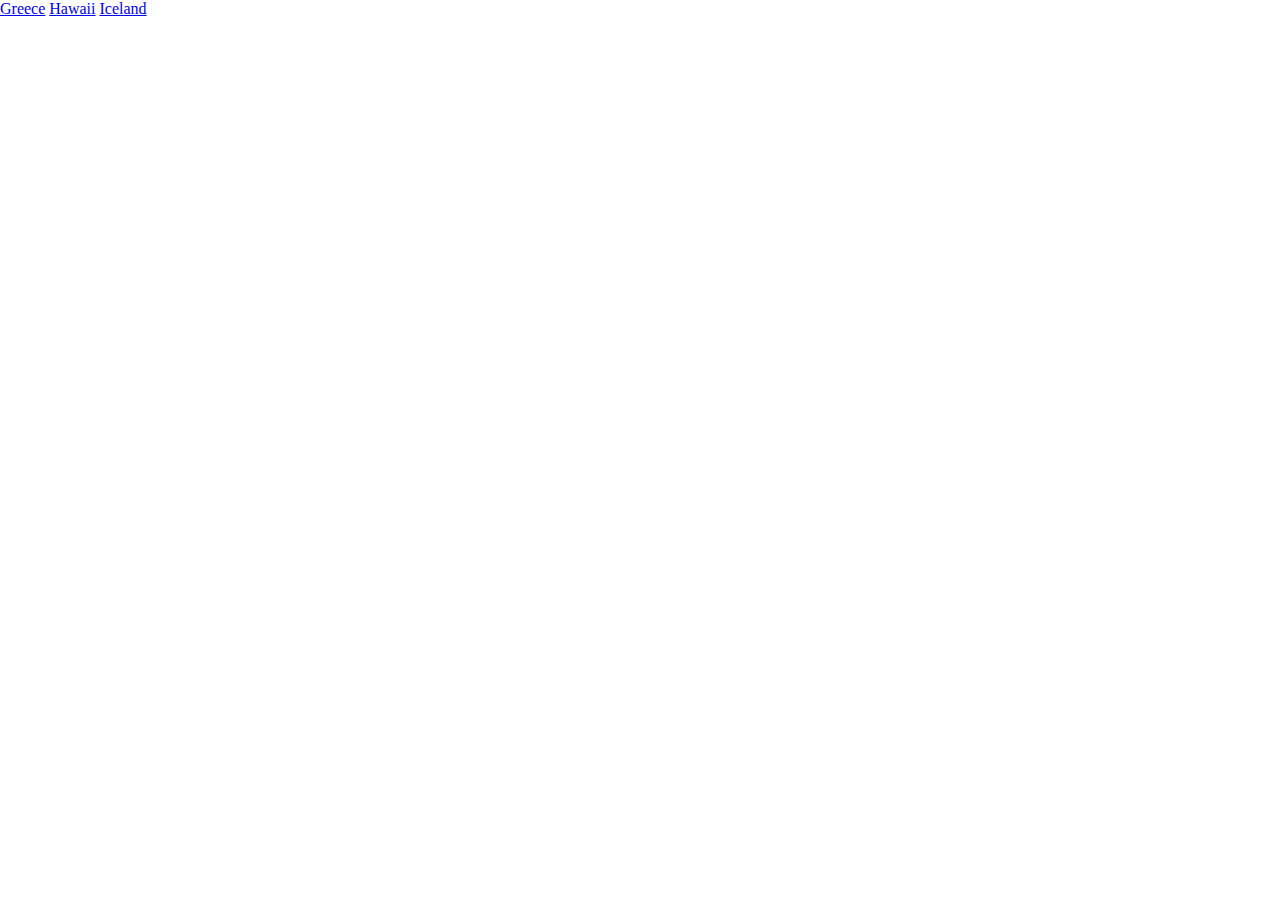
==== index.html @ d15ab27a "structure continue" ====
<!DOCTYPE html>
<html lang="en">
<head>
    <meta charset="UTF-8">
    <meta name="viewport" content="width=device-width, initial-scale=1.0">
    <title>Travel Site</title>
    <link rel="stylesheet" type="text/css" href="./styles/styles.css" />
</head>
<body>
    <header>
        <nav>
            <a href="./pages/greece.html" alt="greece">Greece</a>
            <a href="./pages/hawaii.html" alt="hawaii">Hawaii</a>
            <a href="./pages/iceland.html" alt="iceland">Iceland</a>

        </nav>
    </header>
    <body>

    </body>
    <footer>
        
    </footer>
</body>
</html>
---- styles/styles.css ----
body {
  max-width: 1280px;
  margin: 0 auto;
}
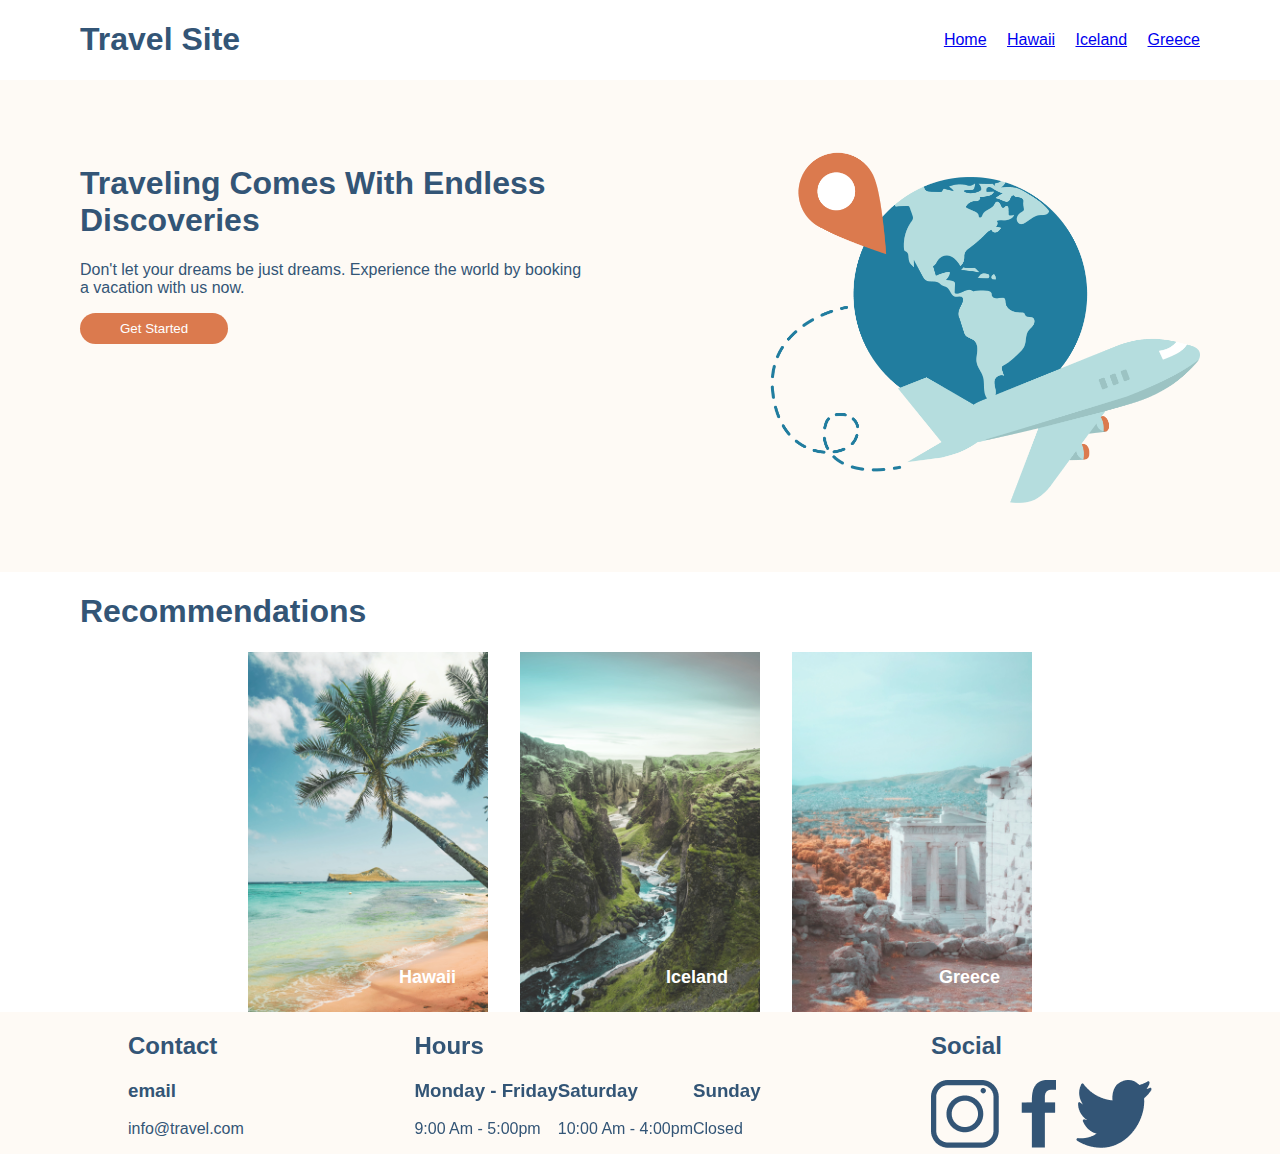
==== commit 503de698: "landing-recommendations done" ====
--- a/index.html
+++ b/index.html
@@ -1,25 +1,130 @@
 <!DOCTYPE html>
 <html lang="en">
-<head>
-    <meta charset="UTF-8">
-    <meta name="viewport" content="width=device-width, initial-scale=1.0">
+  <head>
+    <meta charset="UTF-8" />
+    <meta name="viewport" content="width=device-width, initial-scale=1.0" />
     <title>Travel Site</title>
     <link rel="stylesheet" type="text/css" href="./styles/styles.css" />
-</head>
-<body>
-    <header>
+  </head>
+  <body>
+    <header class="nav-bar">
+      <div class="nav-bar__heading">
+        <h1>Travel Site</h1>
+      </div>
+      <div class="nav-bar__nav-elements">
         <nav>
-            <a href="./pages/greece.html" alt="greece">Greece</a>
-            <a href="./pages/hawaii.html" alt="hawaii">Hawaii</a>
-            <a href="./pages/iceland.html" alt="iceland">Iceland</a>
-
+          <a
+            class="nav-bar__nav-elements--item"
+            href="./index.html"
+            alt="home page"
+            >Home</a
+          >
+          <a
+            class="nav-bar__nav-elements--item"
+            href="./pages/hawaii.html"
+            alt="hawaii"
+            >Hawaii</a
+          >
+          <a
+            class="nav-bar__nav-elements--item"
+            href="./pages/iceland.html"
+            alt="iceland"
+            >Iceland</a
+          >
+          <a
+            class="nav-bar__nav-elements--item"
+            href="./pages/greece.html"
+            alt="greece"
+            >Greece</a
+          >
         </nav>
+      </div>
     </header>
     <body>
+      <section class="hero">
+        <div class="hero__text">
+          <h1>Traveling Comes With Endless Discoveries</h1>
+          <p>
+            Don't let your dreams be just dreams. Experience the world by
+            booking a vacation with us now.
+          </p>
+          <button>Get Started</button>
+        </div>
+        <div class="herro__image">
+          <img
+            src="./assets/images/hero.png"
+            alt="plane flying around the globe"
+          />
+        </div>
+      </section>
 
+      <section class="recommendations">
+        <h1 class="recommendations__heading">Recommendations</h1>
+
+        <div class="recommendations__destinations">
+          <article class="recommendations__destinations--hawaii">
+            <p>Hawaii</p>
+            <img src="./assets/images/hawaii.jpg" alt="hawaii" />
+          </article>
+          <article class="recommendations__destinations--iceland">
+            <p>Iceland</p>
+            <img src="./assets/images/iceland.jpg" alt="hawaii" />
+          </article>
+          <article class="recommendations__destinations--greece">
+            <p>Greece</p>
+            <img src="./assets/images/greece.jpg" alt="hawaii" />
+          </article>
+        </div>
+      </section>
     </body>
-    <footer>
-        
+    <footer class="footer">
+      <section class="contact">
+        <h2>Contact</h2>
+        <h3>email</h3>
+        <p class="contact__info">info@travel.com</p>
+      </section>
+
+      <section class="hours">
+        <h2>Hours</h2>
+        <div class="hours__details">
+          <div>
+            <h3>Monday - Friday</h3>
+            <p>9:00 Am - 5:00pm</p>
+          </div>
+          <div>
+            <h3>Saturday</h3>
+            <p>10:00 Am - 4:00pm</p>
+          </div>
+          <div>
+            <h3>Sunday</h3>
+            <p>Closed</p>
+          </div>
+        </div>
+      </section>
+
+      <section class="social">
+        <h2 class="social__heading">Social</h2>
+        <div class="social__icon-ctn">
+          <a href="https://instagram.com"
+            ><img
+              class="icon"
+              src="../assets/icons/icon-instagram.png"
+              alt="instagram"
+          /></a>
+          <a href="https://facebook.com"
+            ><img
+              class="icon"
+              src="../assets/icons/icon-facebook.png"
+              alt="facebook"
+          /></a>
+          <a href="https://twitter.com"
+            ><img
+              class="icon"
+              src="../assets/icons/icon-twitter.png"
+              alt="twitter"
+          /></a>
+        </div>
+      </section>
     </footer>
-</body>
-</html>+  </body>
+</html>
--- a/styles/styles.css
+++ b/styles/styles.css
@@ -1,4 +1,188 @@
 body {
   max-width: 1280px;
   margin: 0 auto;
+  font-family: Verdana, Geneva, Tahoma, sans-serif;
+  color: #335576;
+}
+
+.nav-bar {
+  background-color: #ffffff;
+  position: sticky;
+  top: 0;
+  display: flex;
+  justify-content: space-between;
+  flex-direction: row;
+  padding: 0 5rem;
+}
+.nav-bar__nav-elements {
+  display: flex;
+  justify-content: center;
+  flex-direction: column;
+}
+.nav-bar__nav-elements--item {
+  padding-left: 1rem;
+}
+
+.footer {
+  background-color: #fefaf5;
+  padding: 0 10%;
+  display: flex;
+  justify-content: space-between;
+  flex-direction: row;
+}
+.footer h3 {
+  margin-top: 0;
+}
+.footer .hours {
+  position: relative;
+  top: 0;
+}
+.footer .hours__details {
+  display: flex;
+}
+.footer .hours__details--group:nth-child(2) {
+  padding: 0 1.5rem;
+}
+.footer .social__icon-ctn a:nth-child(2) img {
+  margin: 0 1rem;
+}
+
+.recommendations {
+  padding: 0 5rem;
+}
+.recommendations__destinations {
+  display: flex;
+  justify-content: center;
+  flex-direction: row;
+}
+.recommendations__destinations .recommendations__destinations--hawaii {
+  margin: 0 1rem;
+  border-radius: 5px;
+  display: flex;
+  flex-flow: column wrap;
+  align-content: flex-end;
+  justify-content: end;
+  position: relative;
+}
+.recommendations__destinations .recommendations__destinations--hawaii p {
+  font-size: large;
+  font-weight: bold;
+  color: white;
+  margin: 0;
+  position: absolute;
+  bottom: 1.5rem;
+  right: 2rem;
+}
+.recommendations__destinations .recommendations__destinations--hawaii img {
+  height: 40vh;
+}
+.recommendations__destinations .recommendations__destinations--greece {
+  margin: 0 1rem;
+  border-radius: 5px;
+  display: flex;
+  flex-flow: column wrap;
+  align-content: flex-end;
+  justify-content: end;
+  position: relative;
+}
+.recommendations__destinations .recommendations__destinations--greece p {
+  font-size: large;
+  font-weight: bold;
+  color: white;
+  margin: 0;
+  position: absolute;
+  bottom: 1.5rem;
+  right: 2rem;
+}
+.recommendations__destinations .recommendations__destinations--greece img {
+  height: 40vh;
+}
+.recommendations__destinations .recommendations__destinations--iceland {
+  margin: 0 1rem;
+  border-radius: 5px;
+  display: flex;
+  flex-flow: column wrap;
+  align-content: flex-end;
+  justify-content: end;
+  position: relative;
+}
+.recommendations__destinations .recommendations__destinations--iceland p {
+  font-size: large;
+  font-weight: bold;
+  color: white;
+  margin: 0;
+  position: absolute;
+  bottom: 1.5rem;
+  right: 2rem;
+}
+.recommendations__destinations .recommendations__destinations--iceland img {
+  height: 40vh;
+}
+
+.hero {
+  background-color: #fefaf5;
+  display: flex;
+  justify-content: space-between;
+  flex-direction: row;
+  padding: 4rem 5rem;
+}
+.hero__text {
+  width: 45%;
+}
+.hero__text .recommendations__heading,
+.hero__text h1 {
+  font-size: 2rem;
+}
+.hero__image,
+.hero img {
+  height: 40vh;
+}
+.hero button {
+  border-radius: 20px;
+  background-color: #db7a4e;
+  color: white;
+  padding: 0.5rem 2.5rem;
+  border: none;
+}
+
+.destination-packages.hawaii {
+  height: 500px;
+  background-image: url("../assets/images/hawaii.jpg");
+  background-size: cover;
+  background-position: center;
+}
+
+.destination-packages.greece {
+  height: 500px;
+  background-image: url("../assets/images/greece.jpg");
+  background-size: cover;
+  background-position: center;
+}
+
+.destination-packages.iceland {
+  height: 500px;
+  background-image: url("../assets/images/iceland.jpg");
+  background-size: cover;
+  background-position: center;
+}
+
+.destination-packages__content {
+  display: flex;
+  justify-content: center;
+  flex-direction: row;
+  text-align: center;
+}
+.destination-packages .destination-packages__content--day {
+  padding: 1rem;
+  width: 20%;
+  height: 30vh;
+  background-color: white;
+  margin: 0 1rem;
+  border-radius: 5px;
+}
+.destination-packages .destination-packages__content--day--heading {
+  border-bottom: solid 2px black;
+}
+.destination-packages .destination-packages__content--day--activity {
+  background-color: #fefaf5;
 }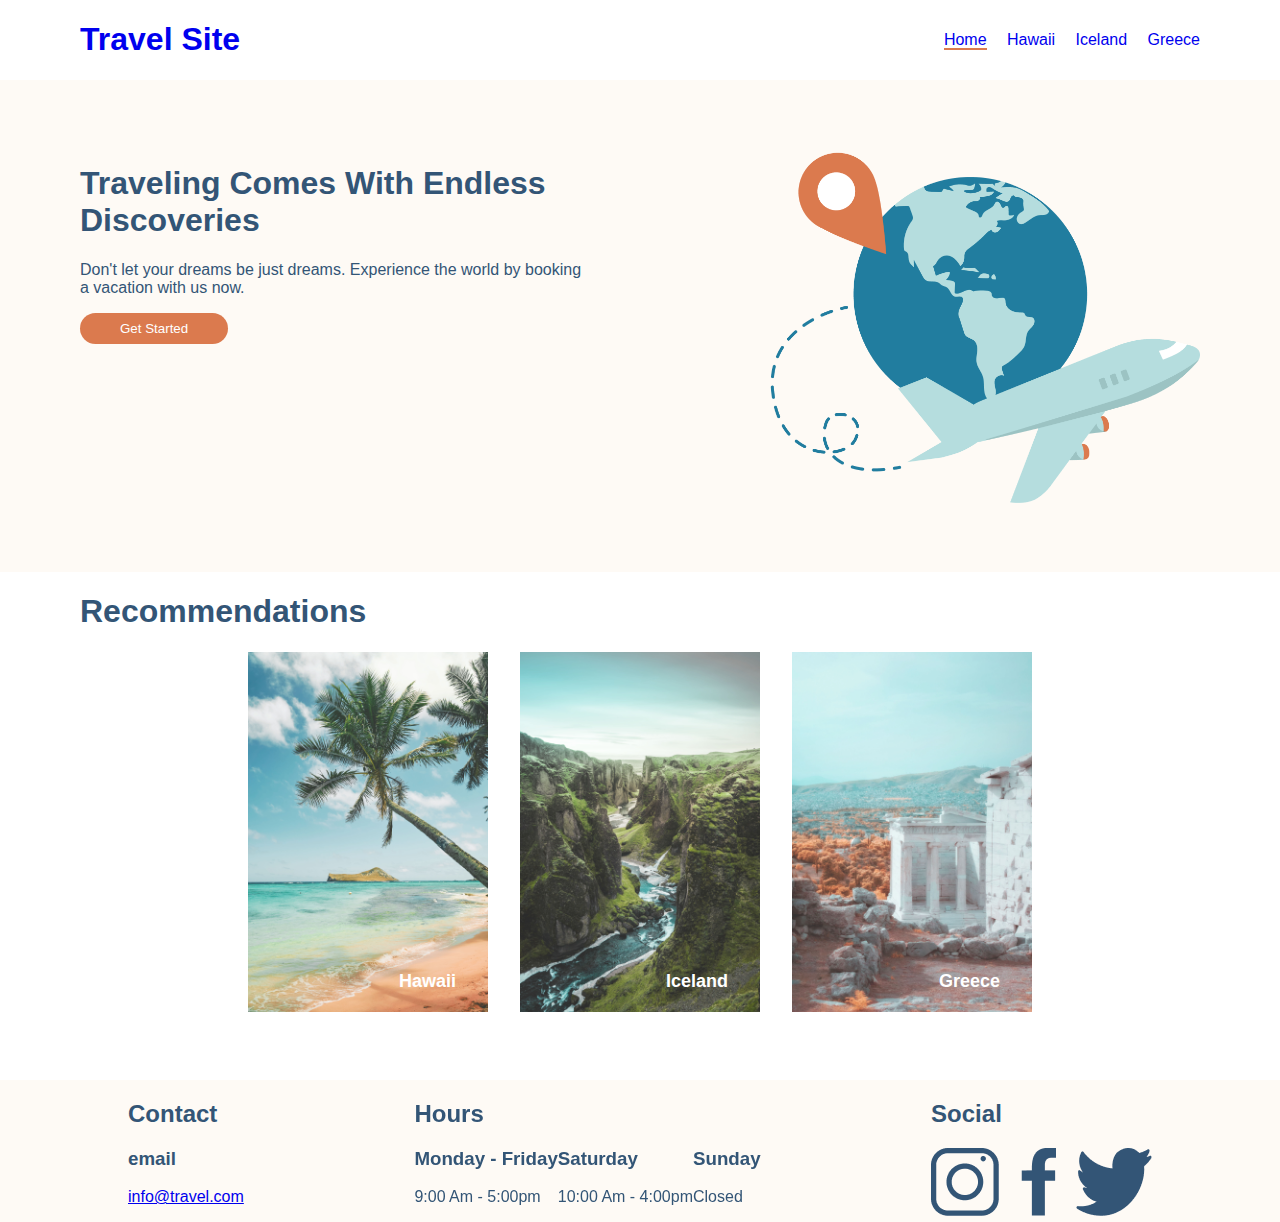
==== commit 76b21131: "mock interface matched" ====
--- a/index.html
+++ b/index.html
@@ -8,13 +8,11 @@
   </head>
   <body>
     <header class="nav-bar">
-      <div class="nav-bar__heading">
-        <h1>Travel Site</h1>
-      </div>
+      <h1 class="nav-bar__heading"><a href="index.html">Travel Site</a></h1>
       <div class="nav-bar__nav-elements">
         <nav>
           <a
-            class="nav-bar__nav-elements--item"
+            class="nav-bar__nav-elements--item--active"
             href="./index.html"
             alt="home page"
             >Home</a
@@ -64,15 +62,21 @@
         <div class="recommendations__destinations">
           <article class="recommendations__destinations--hawaii">
             <p>Hawaii</p>
-            <img src="./assets/images/hawaii.jpg" alt="hawaii" />
+            <a href="pages/hawaii.html">
+              <img src="./assets/images/hawaii.jpg" alt="hawaii" />
+            </a>
           </article>
           <article class="recommendations__destinations--iceland">
             <p>Iceland</p>
-            <img src="./assets/images/iceland.jpg" alt="hawaii" />
+            <a href="pages/iceland.html">
+              <img src="./assets/images/iceland.jpg" alt="iceland" />
+            </a>
           </article>
           <article class="recommendations__destinations--greece">
             <p>Greece</p>
-            <img src="./assets/images/greece.jpg" alt="hawaii" />
+            <a href="pages/greece.html">
+              <img src="./assets/images/greece.jpg" alt="greece" />
+            </a>
           </article>
         </div>
       </section>
@@ -81,7 +85,9 @@
       <section class="contact">
         <h2>Contact</h2>
         <h3>email</h3>
-        <p class="contact__info">info@travel.com</p>
+        <p class="contact__info">
+          <a href="mailto:info@travel.com">info@travel.com</a>
+        </p>
       </section>
 
       <section class="hours">
--- a/styles/styles.css
+++ b/styles/styles.css
@@ -14,13 +14,24 @@
   flex-direction: row;
   padding: 0 5rem;
 }
+.nav-bar__heading,
+.nav-bar a {
+  text-decoration: none;
+}
 .nav-bar__nav-elements {
   display: flex;
   justify-content: center;
   flex-direction: column;
 }
 .nav-bar__nav-elements--item {
-  padding-left: 1rem;
+  margin-left: 1rem;
+  text-decoration: none;
+}
+.nav-bar__nav-elements--item--active,
+.nav-bar__nav-elements--item a {
+  margin-left: 1rem;
+  text-decoration: none;
+  border-bottom: solid 2px #db7a4e;
 }
 
 .footer {
@@ -49,6 +60,7 @@
 
 .recommendations {
   padding: 0 5rem;
+  margin: 1rem 0 4rem 0;
 }
 .recommendations__destinations {
   display: flex;
@@ -146,36 +158,48 @@
 }
 
 .destination-packages.hawaii {
-  height: 500px;
   background-image: url("../assets/images/hawaii.jpg");
   background-size: cover;
   background-position: center;
 }
 
 .destination-packages.greece {
-  height: 500px;
   background-image: url("../assets/images/greece.jpg");
   background-size: cover;
   background-position: center;
 }
 
 .destination-packages.iceland {
-  height: 500px;
   background-image: url("../assets/images/iceland.jpg");
   background-size: cover;
   background-position: center;
 }
 
+.destination-packages {
+  height: 70vh;
+  color: black;
+  margin: 1rem 0 3rem 0;
+}
+.destination-packages__heading {
+  font-size: 3.5rem;
+  color: white;
+  padding: 4rem 5rem;
+  margin: 0;
+}
 .destination-packages__content {
   display: flex;
   justify-content: center;
   flex-direction: row;
   text-align: center;
+  font-weight: 450;
+}
+.destination-packages__content p {
+  padding: 0.8rem;
 }
 .destination-packages .destination-packages__content--day {
   padding: 1rem;
   width: 20%;
-  height: 30vh;
+  height: fit-content;
   background-color: white;
   margin: 0 1rem;
   border-radius: 5px;
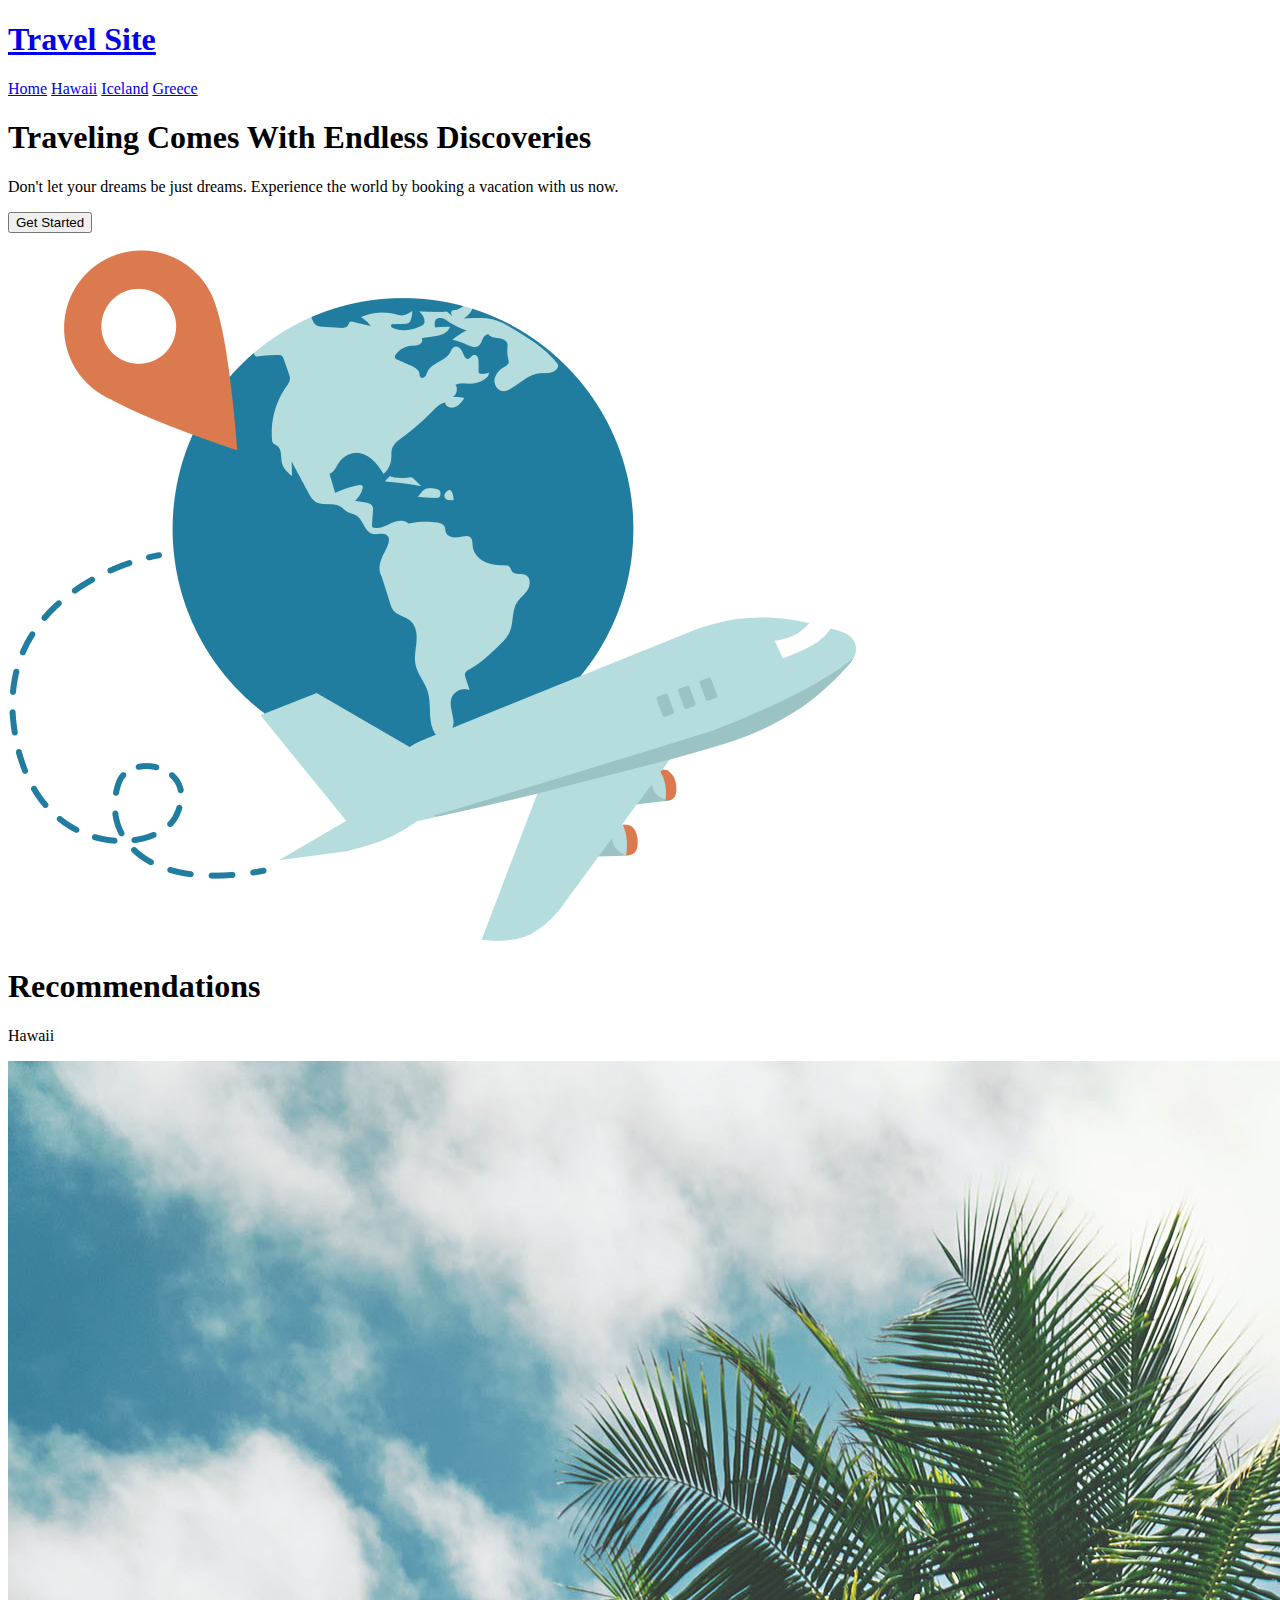
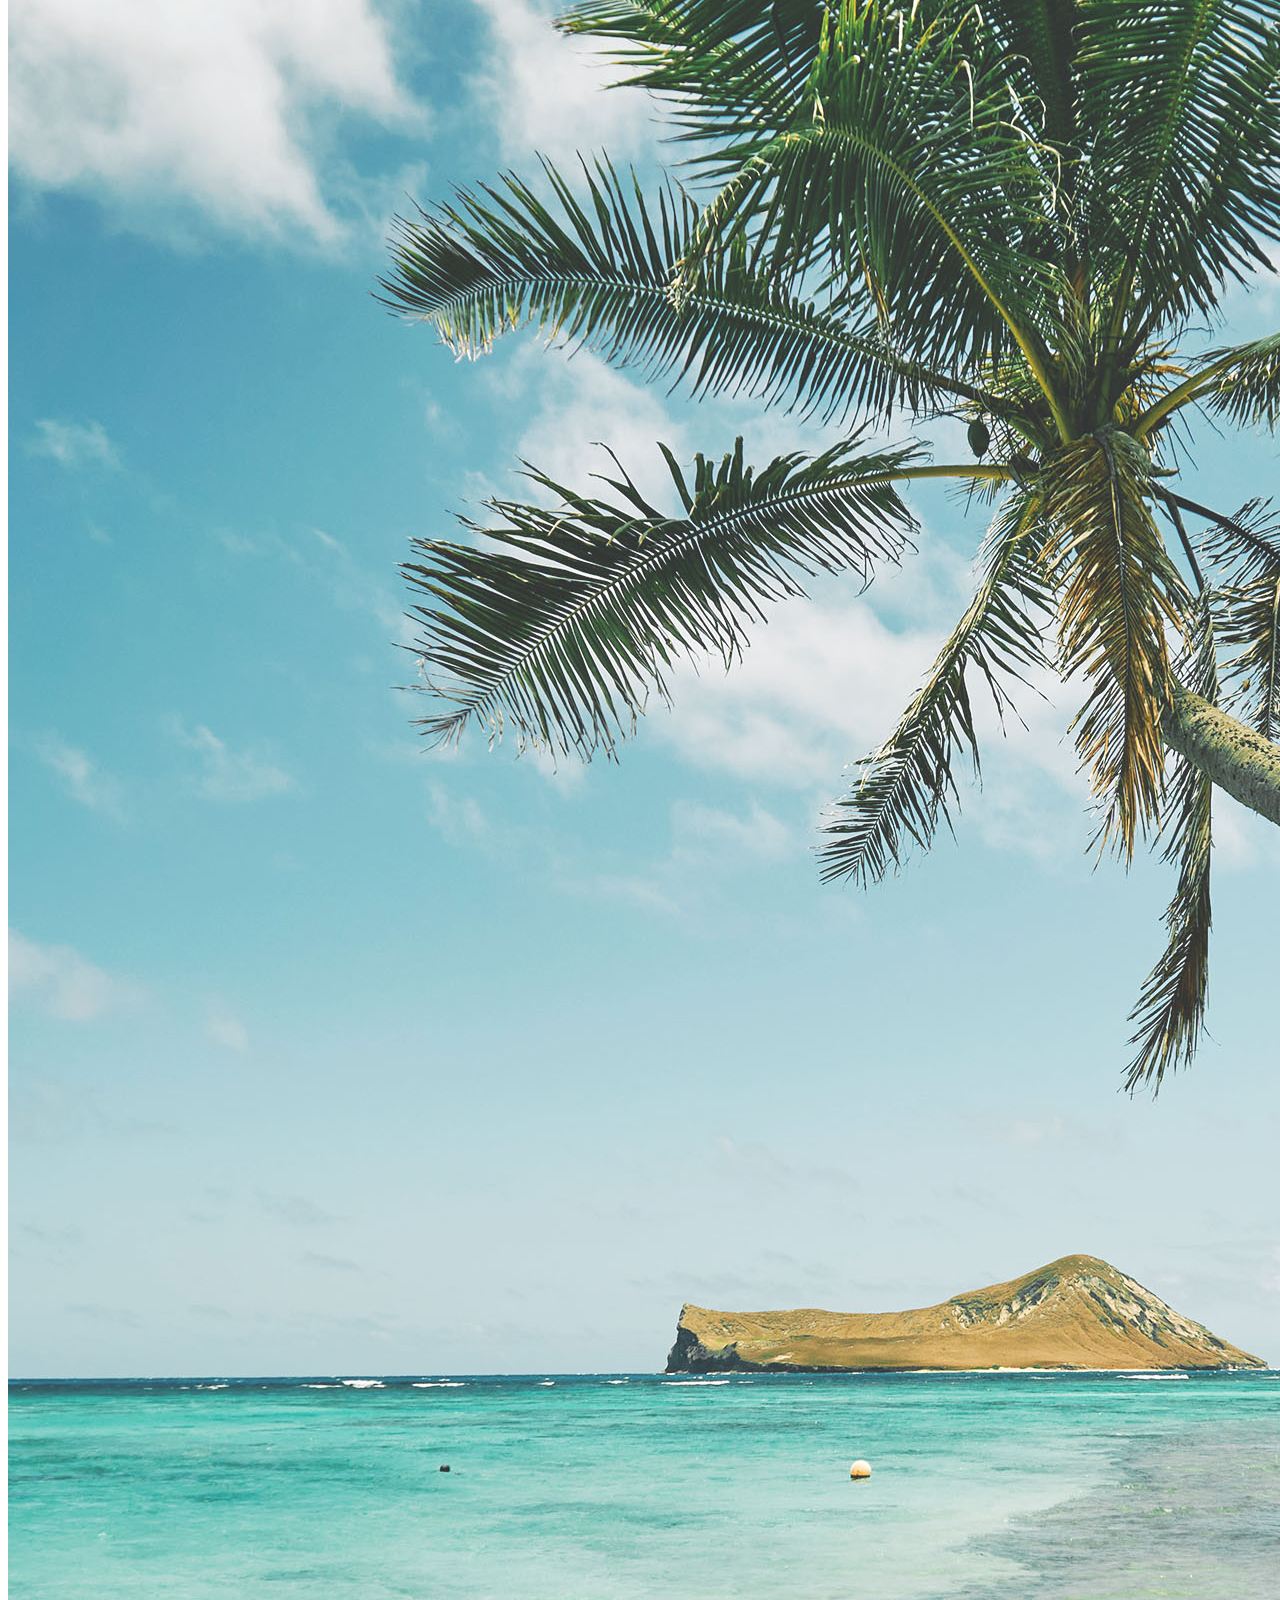
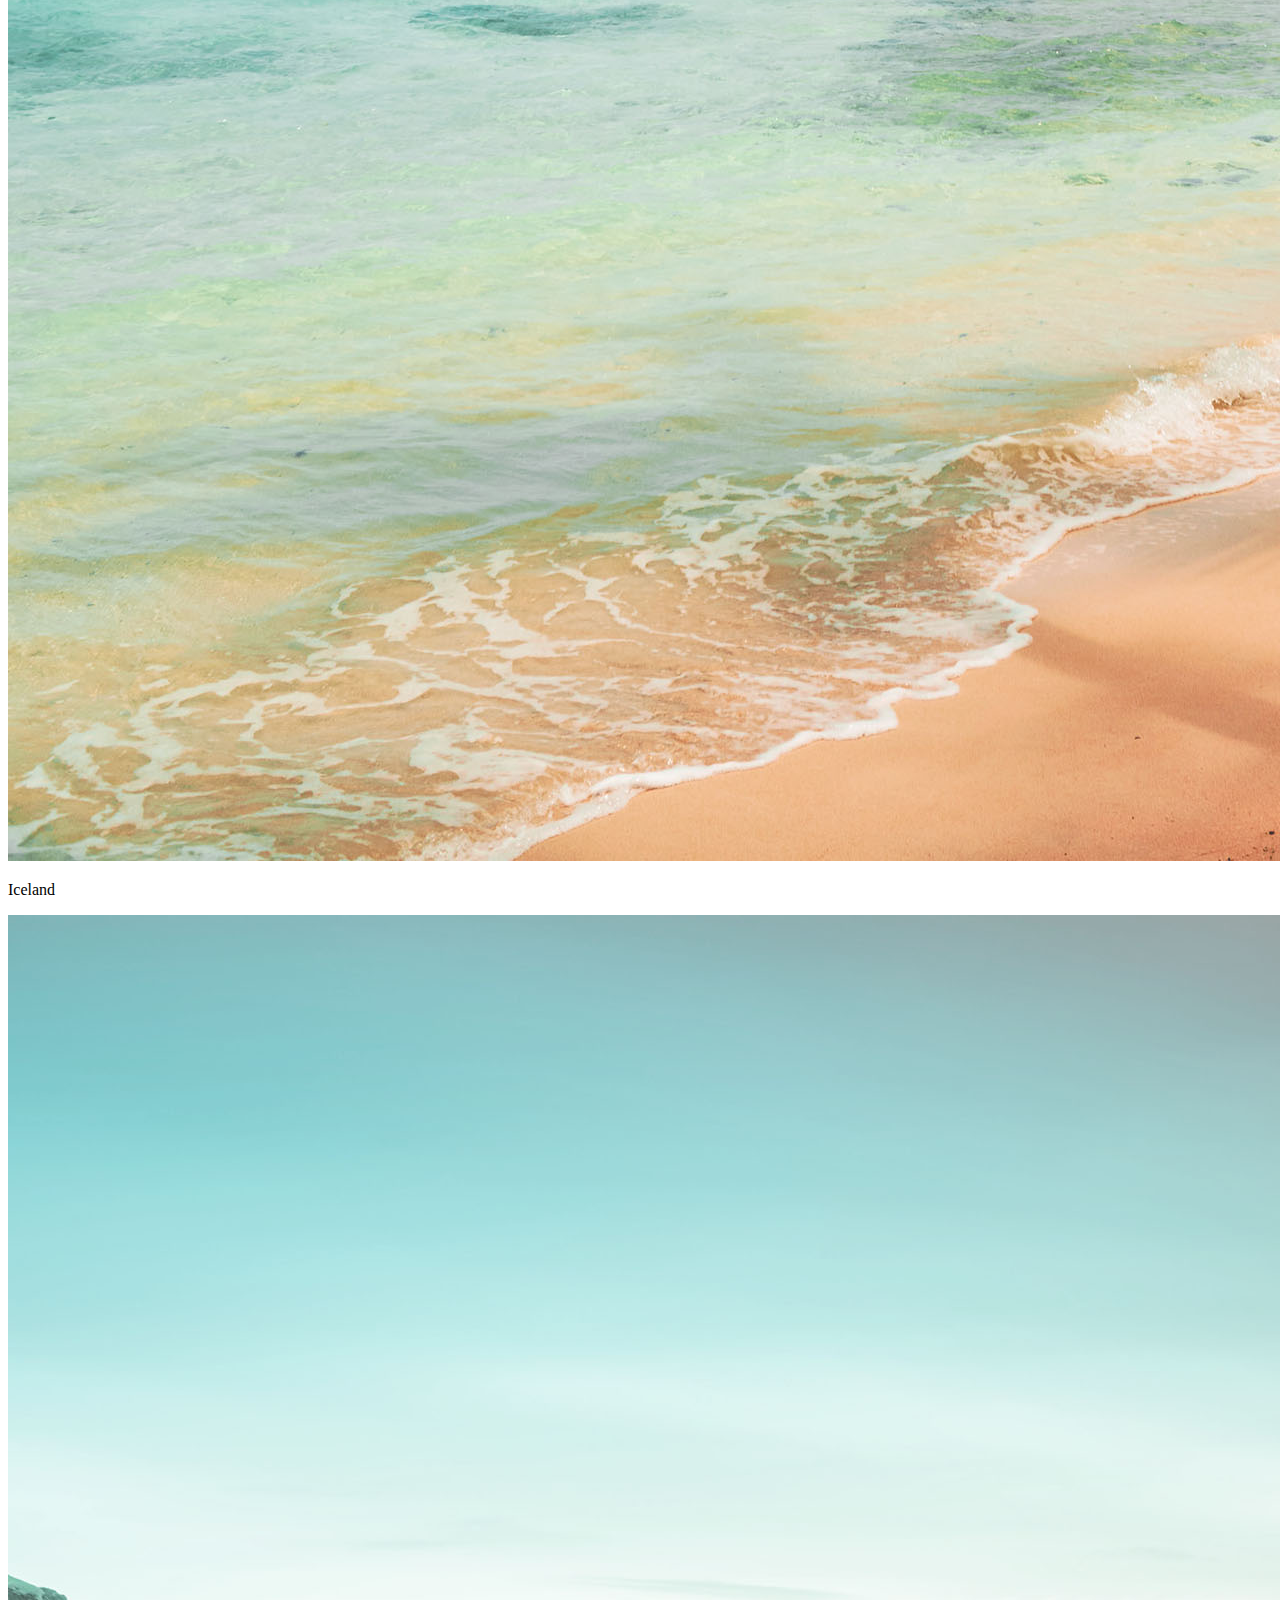
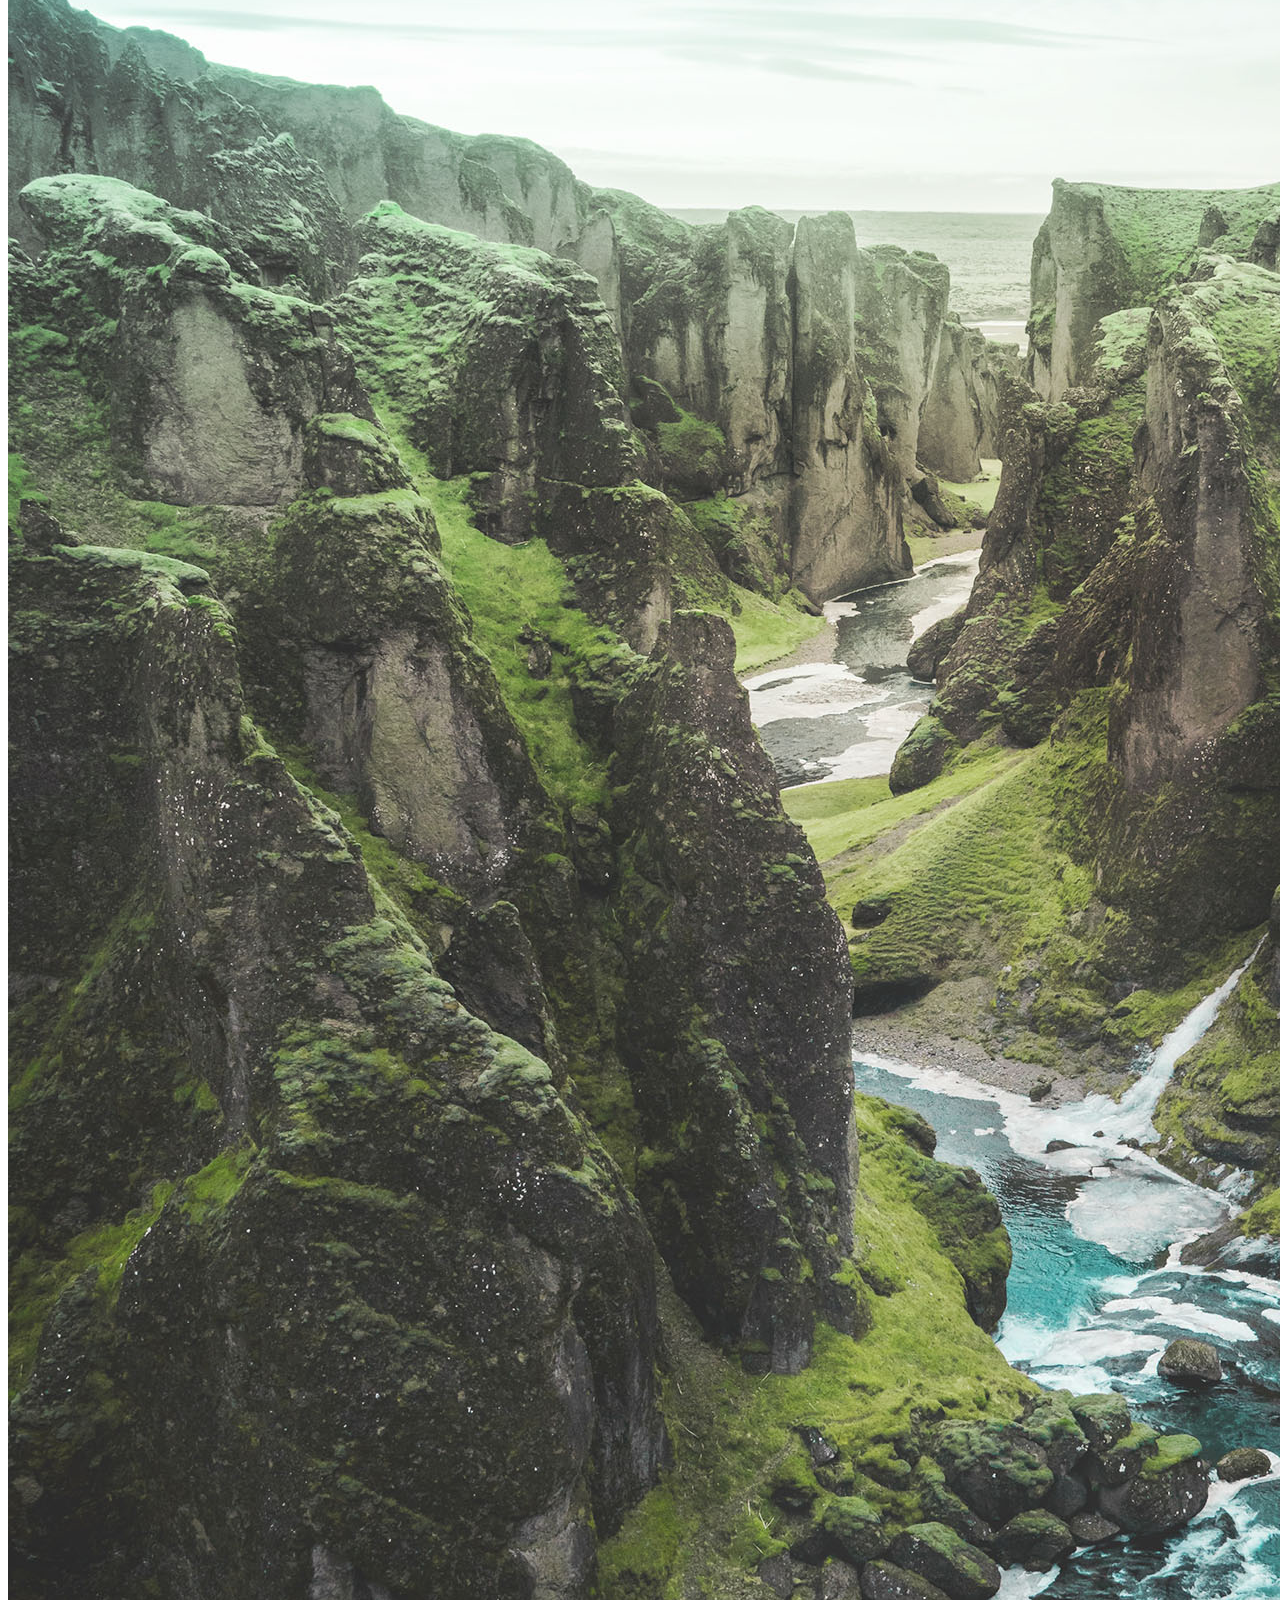
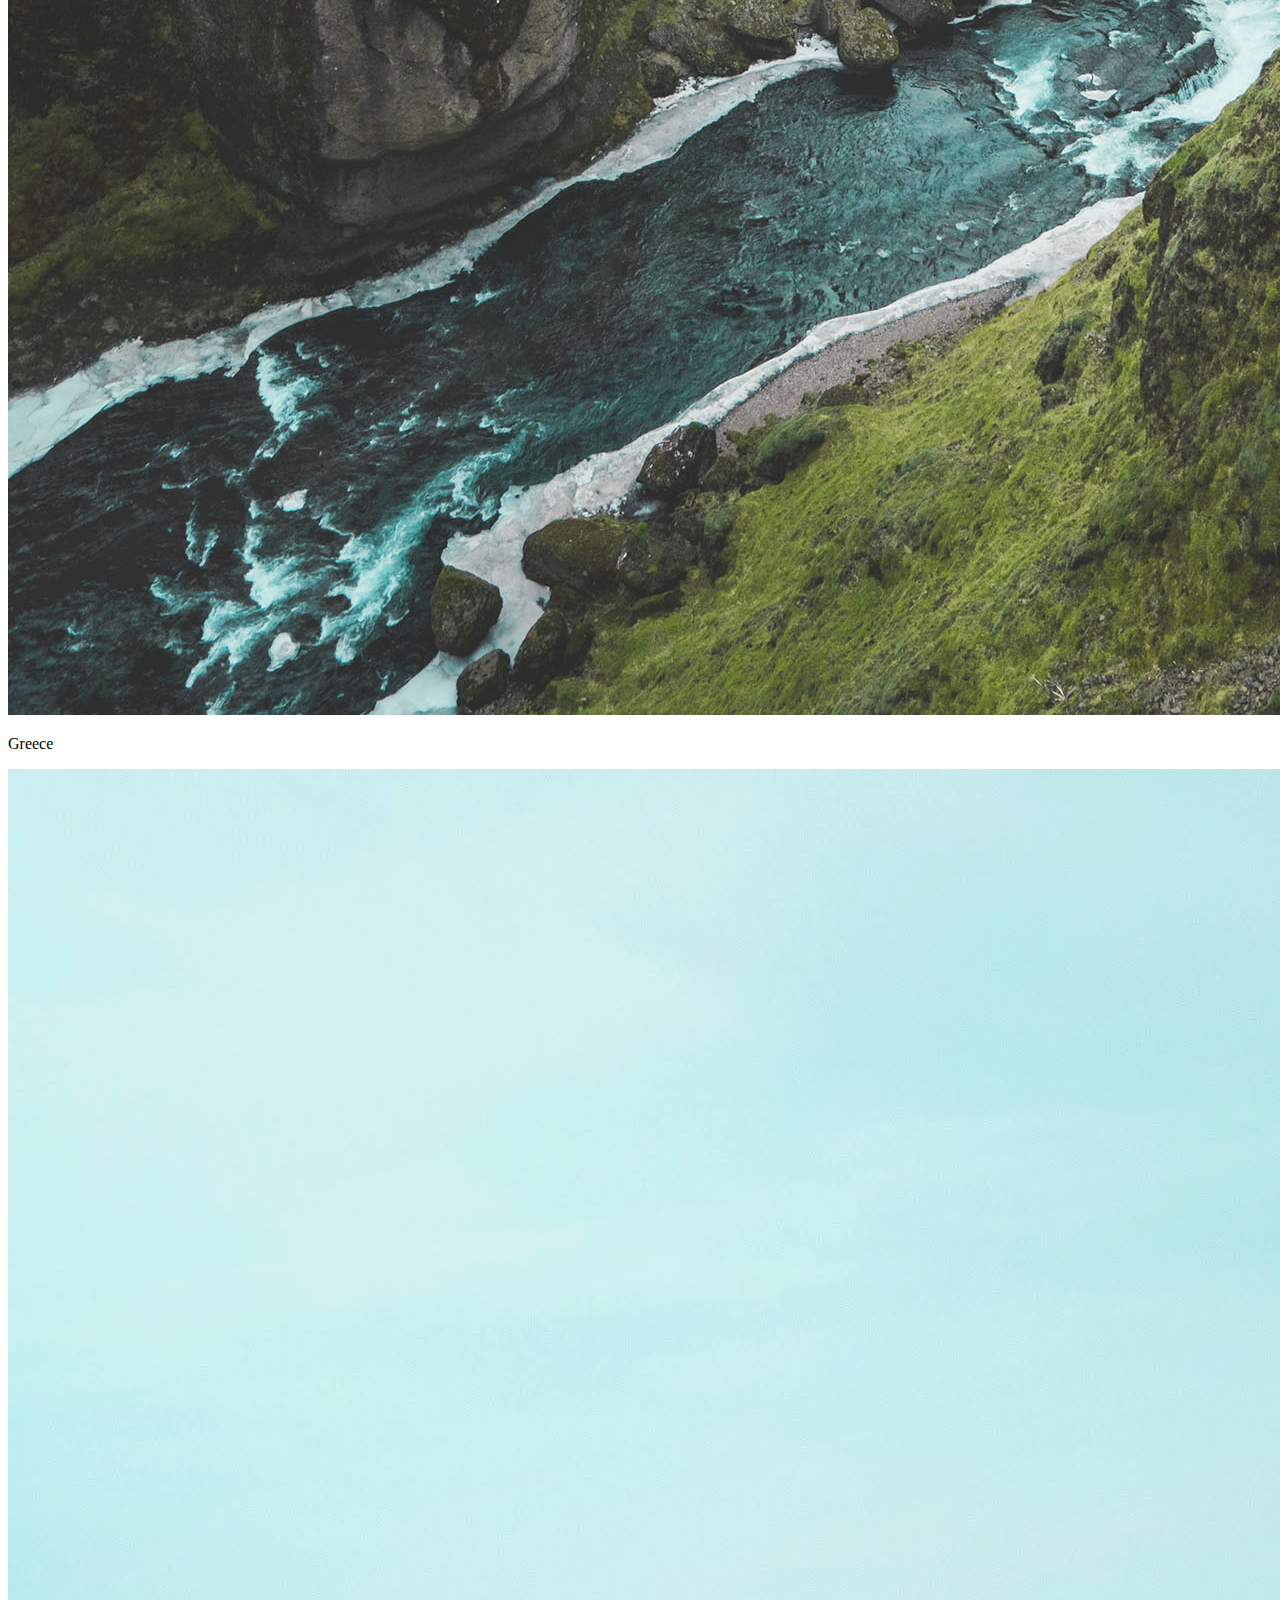
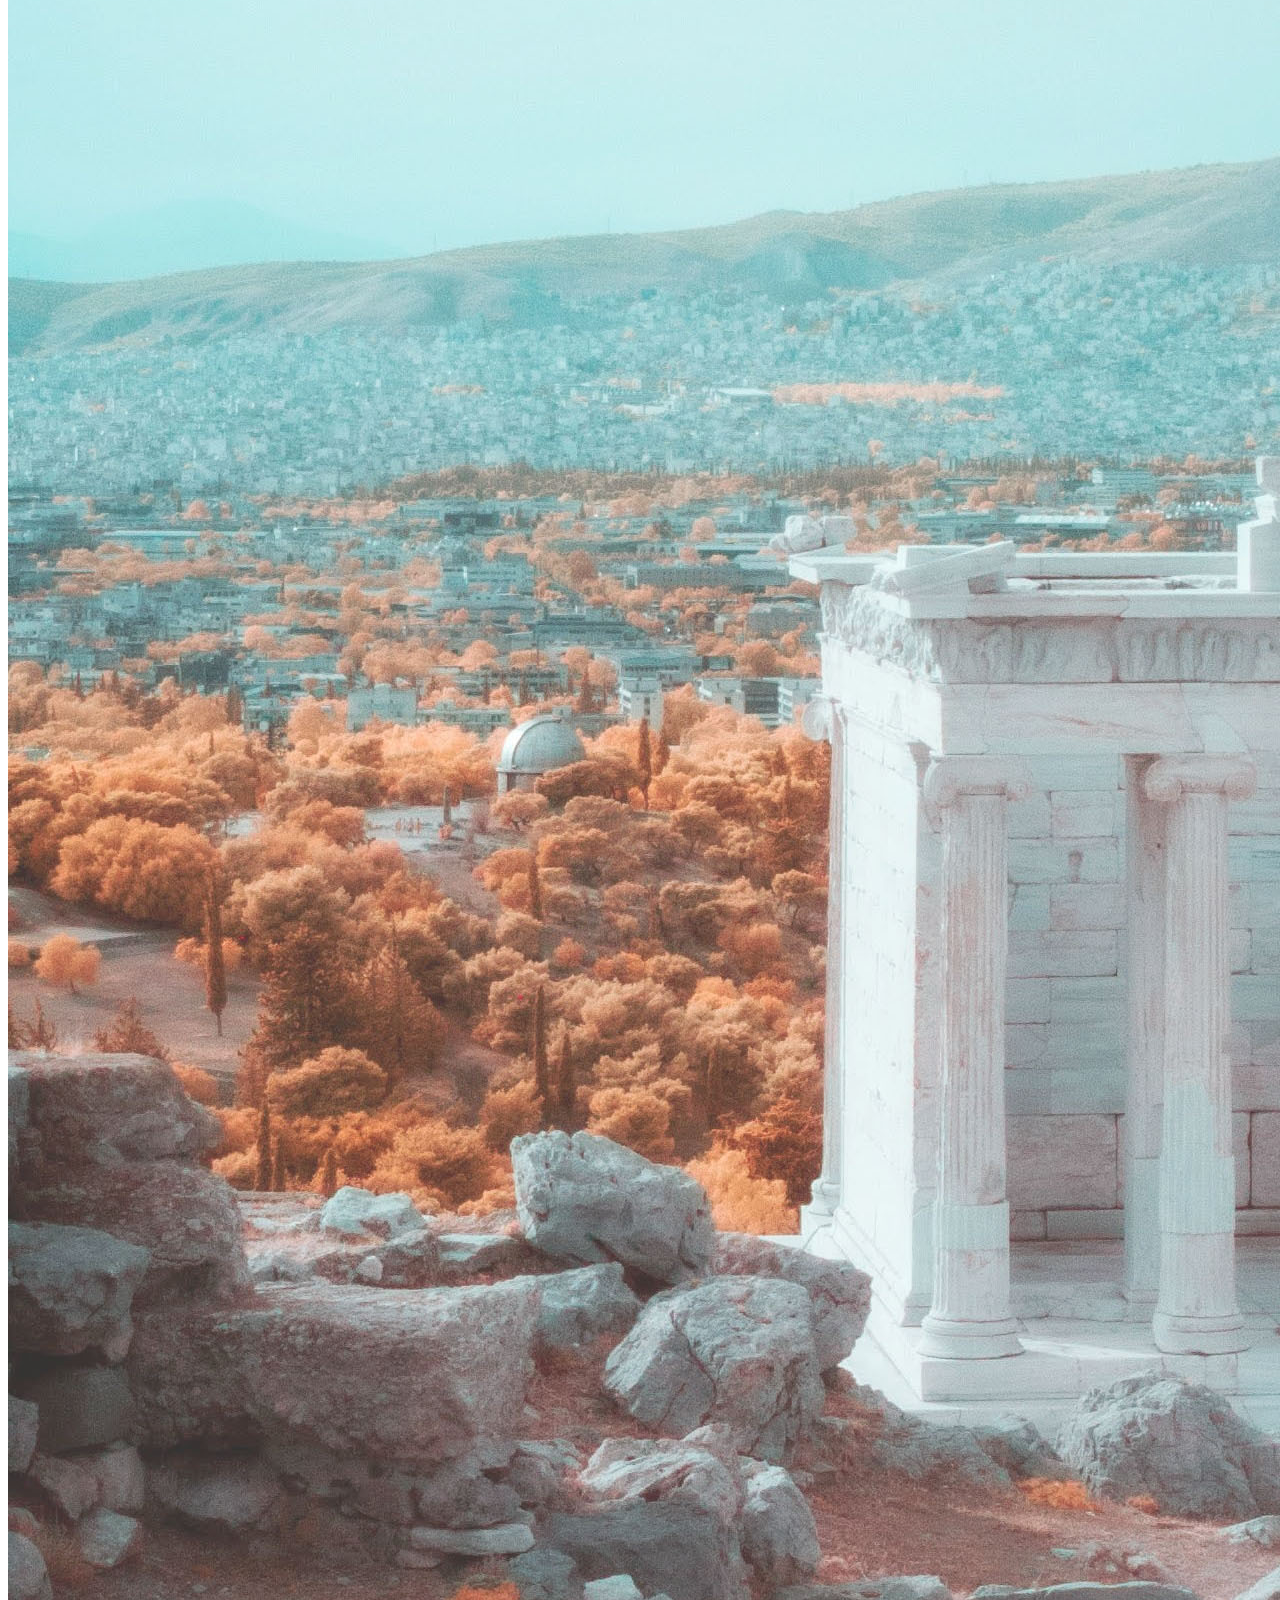
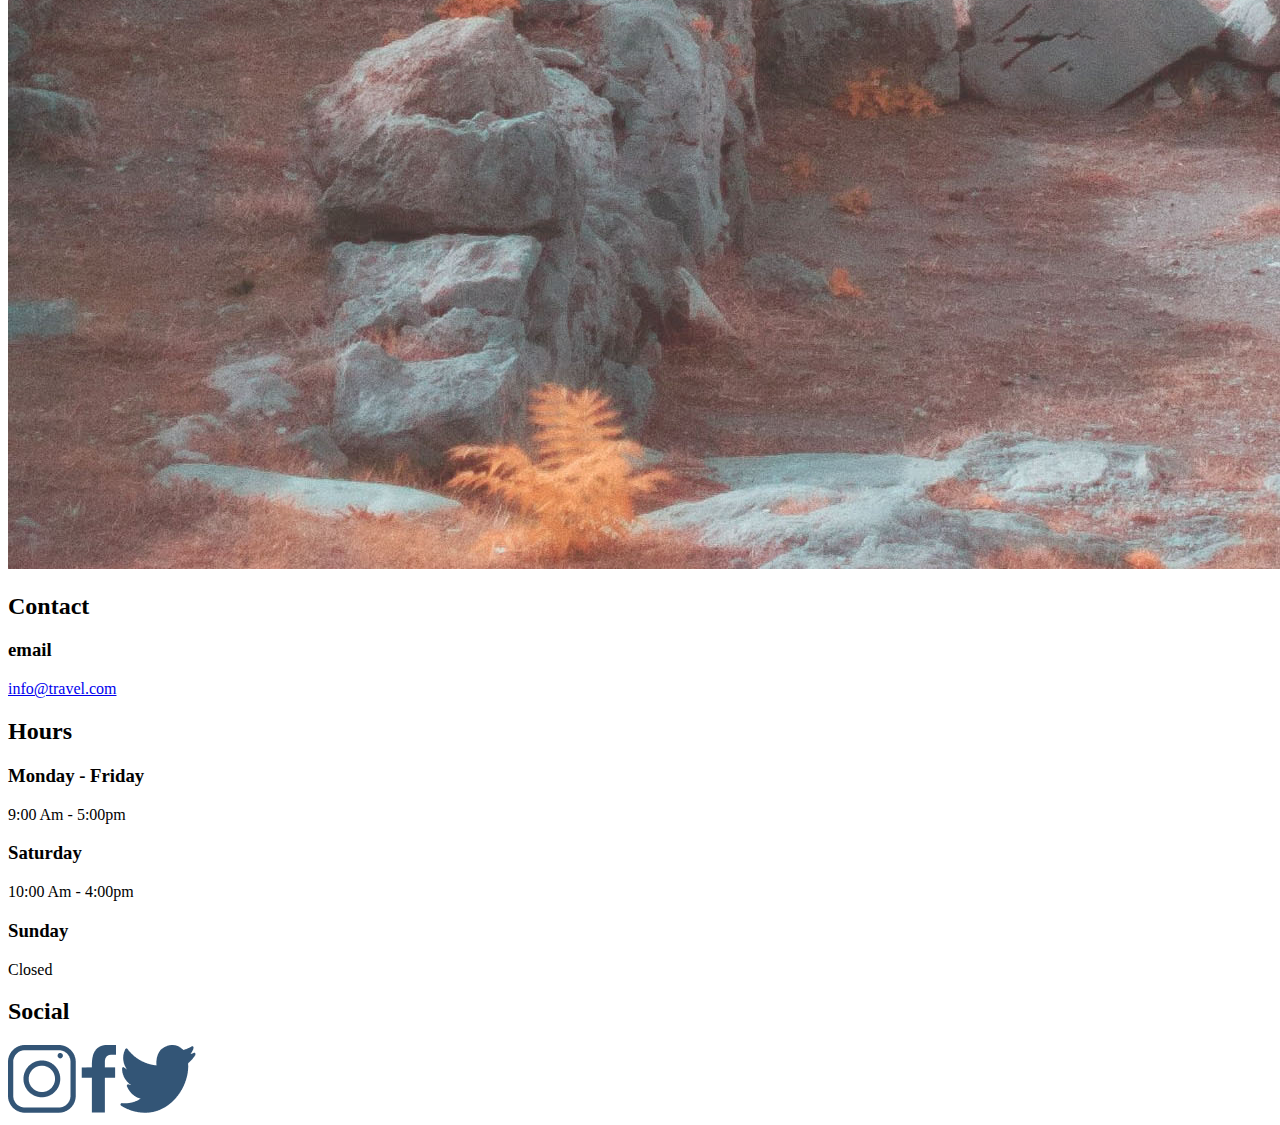
==== commit 3c42603e: "fix footer spacing, v1.0.1" ====
--- a/index.html
+++ b/index.html
@@ -82,7 +82,7 @@
       </section>
     </body>
     <footer class="footer">
-      <section class="contact">
+      <section class="footer__item contact">
         <h2>Contact</h2>
         <h3>email</h3>
         <p class="contact__info">
@@ -90,25 +90,25 @@
         </p>
       </section>
 
-      <section class="hours">
+      <section class="footer__item hours">
         <h2>Hours</h2>
         <div class="hours__details">
-          <div>
+          <div class="hours__details--group">
             <h3>Monday - Friday</h3>
             <p>9:00 Am - 5:00pm</p>
           </div>
-          <div>
+          <div class="hours__details--group">
             <h3>Saturday</h3>
             <p>10:00 Am - 4:00pm</p>
           </div>
-          <div>
+          <div class="hours__details--group">
             <h3>Sunday</h3>
             <p>Closed</p>
           </div>
         </div>
       </section>
 
-      <section class="social">
+      <section class="footer__item social">
         <h2 class="social__heading">Social</h2>
         <div class="social__icon-ctn">
           <a href="https://instagram.com"
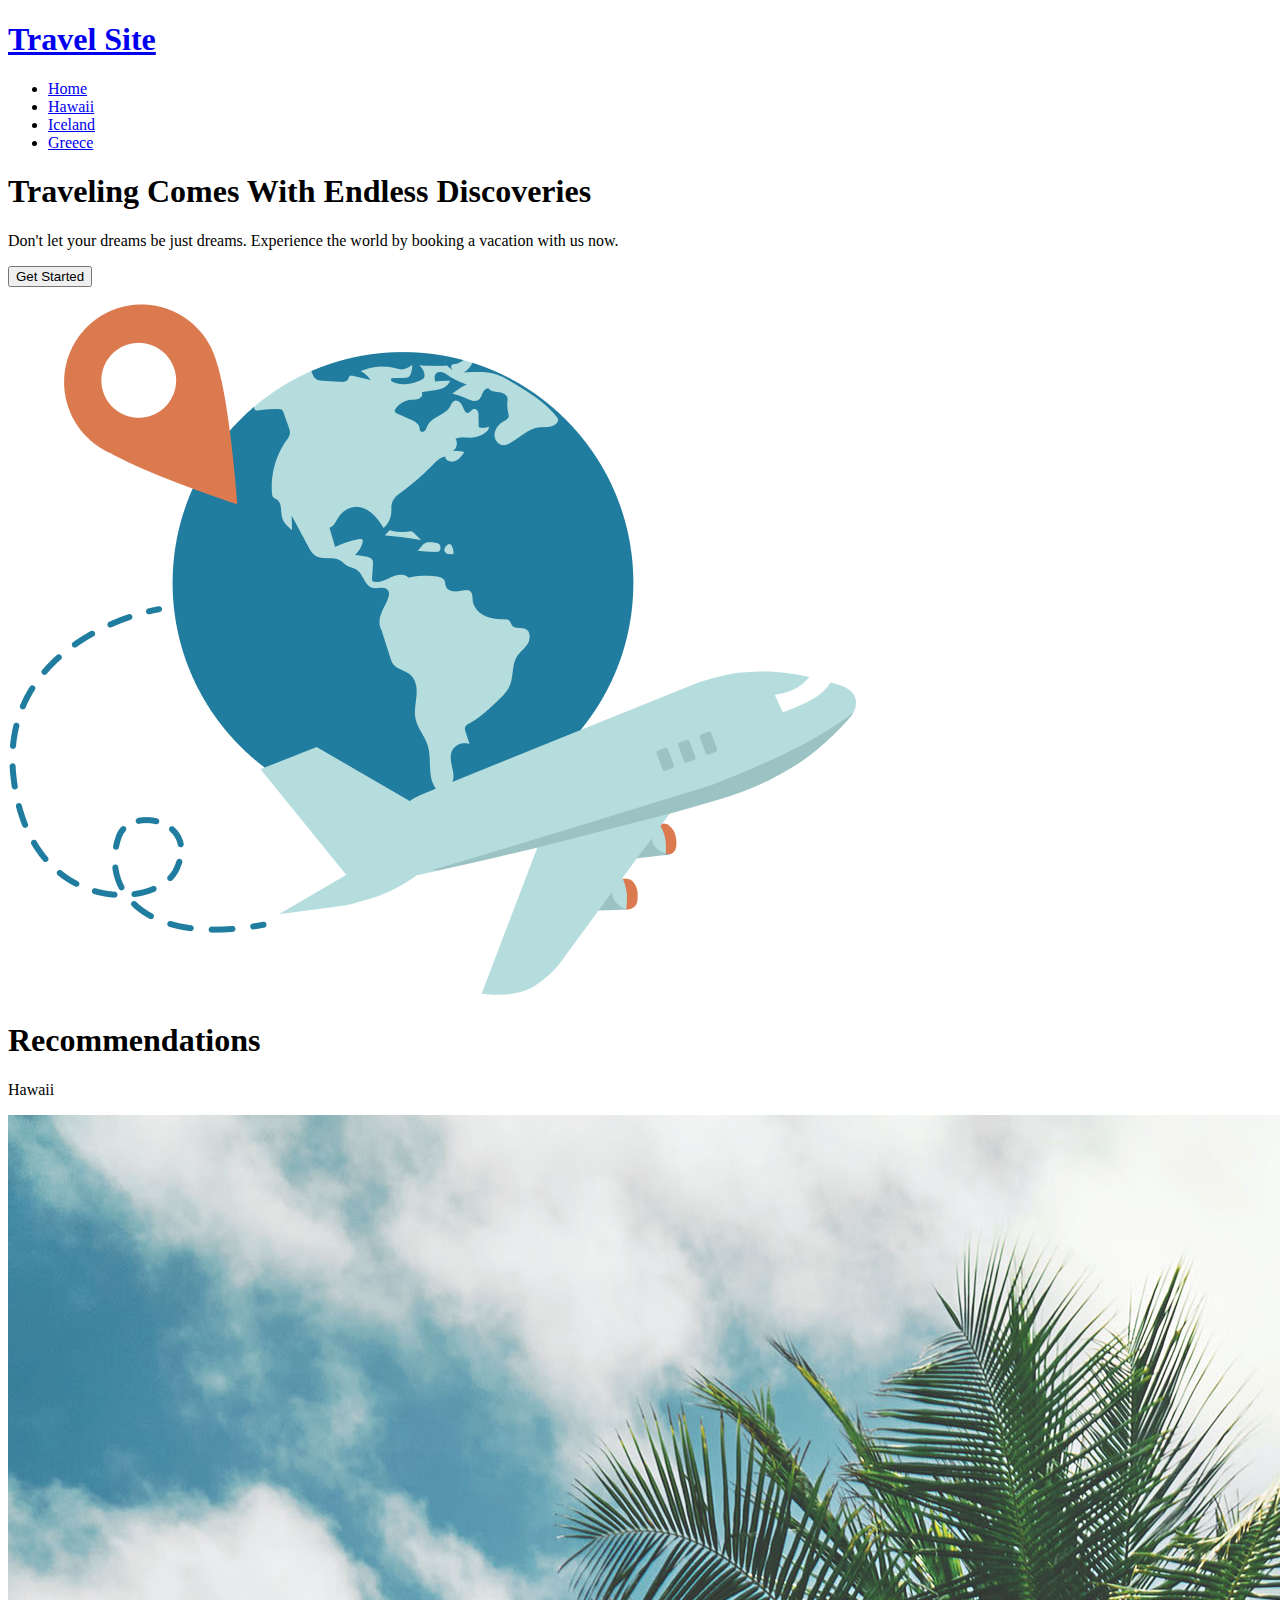
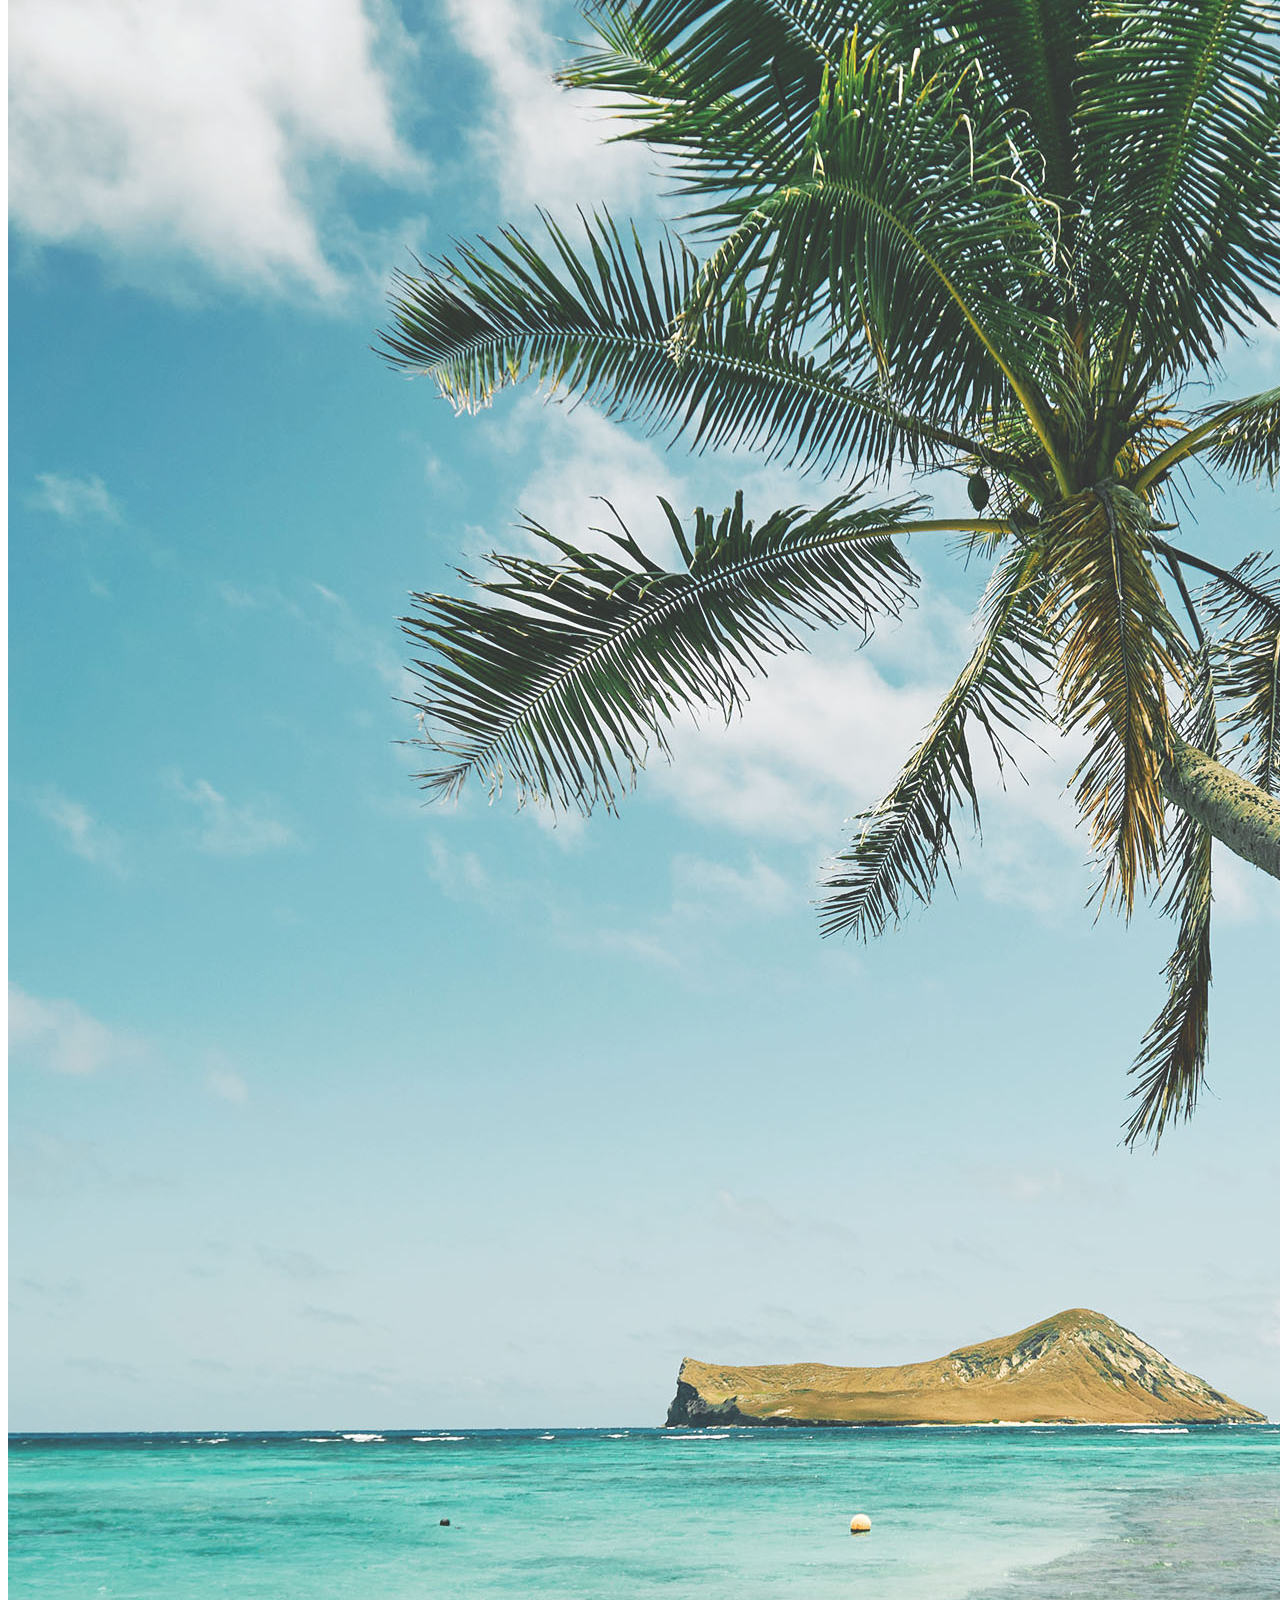
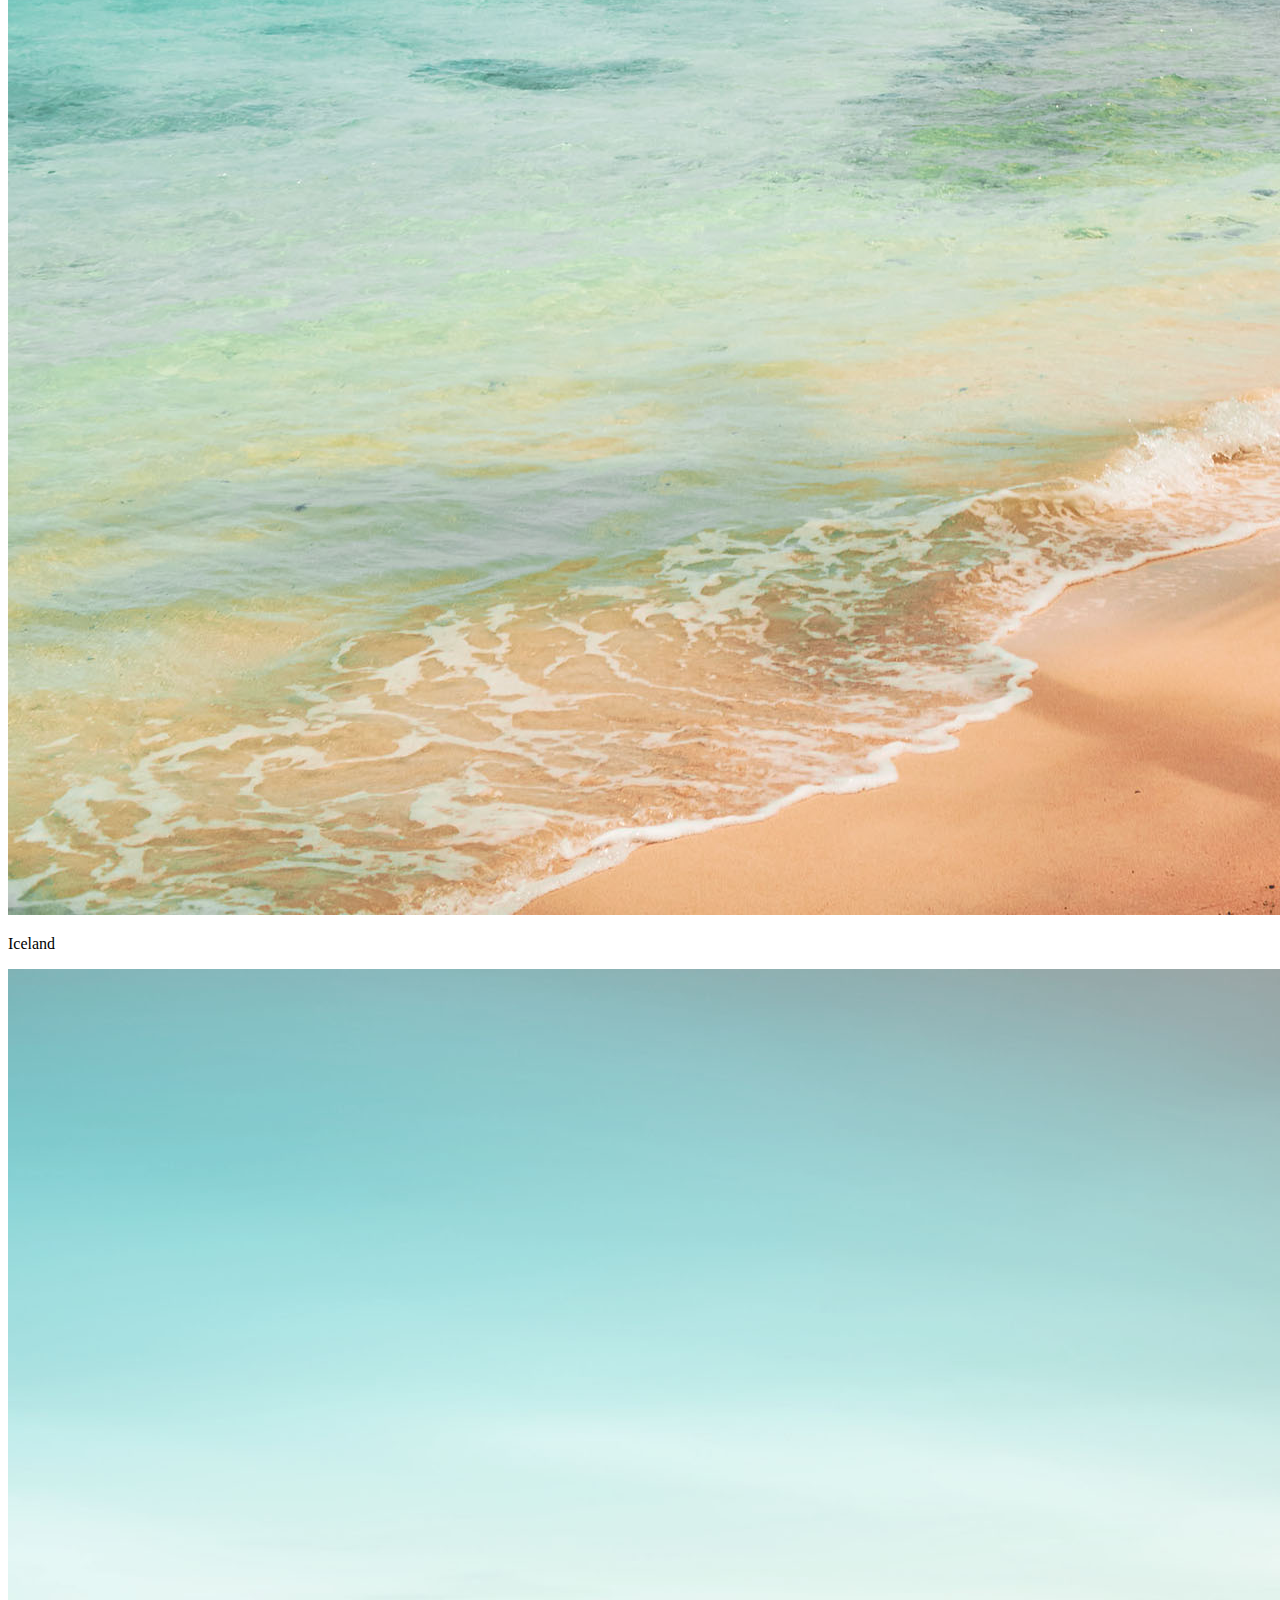
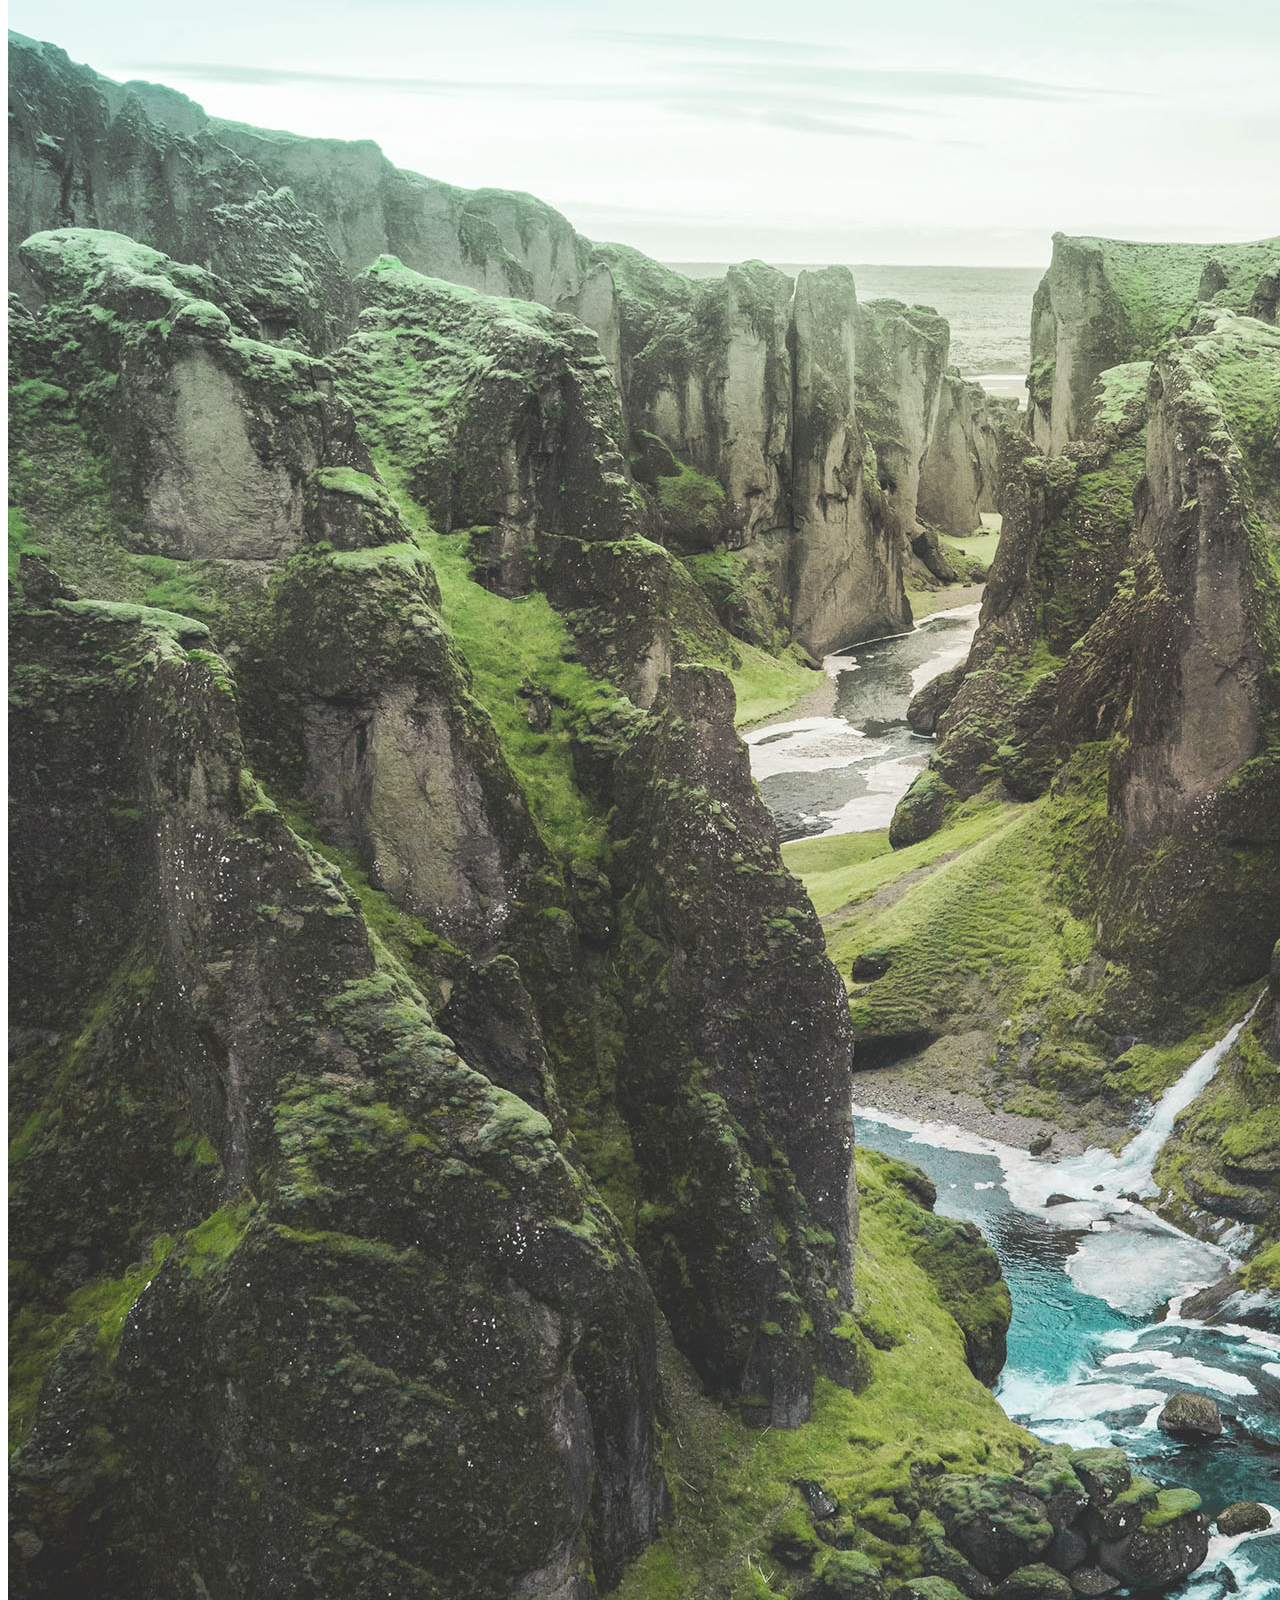
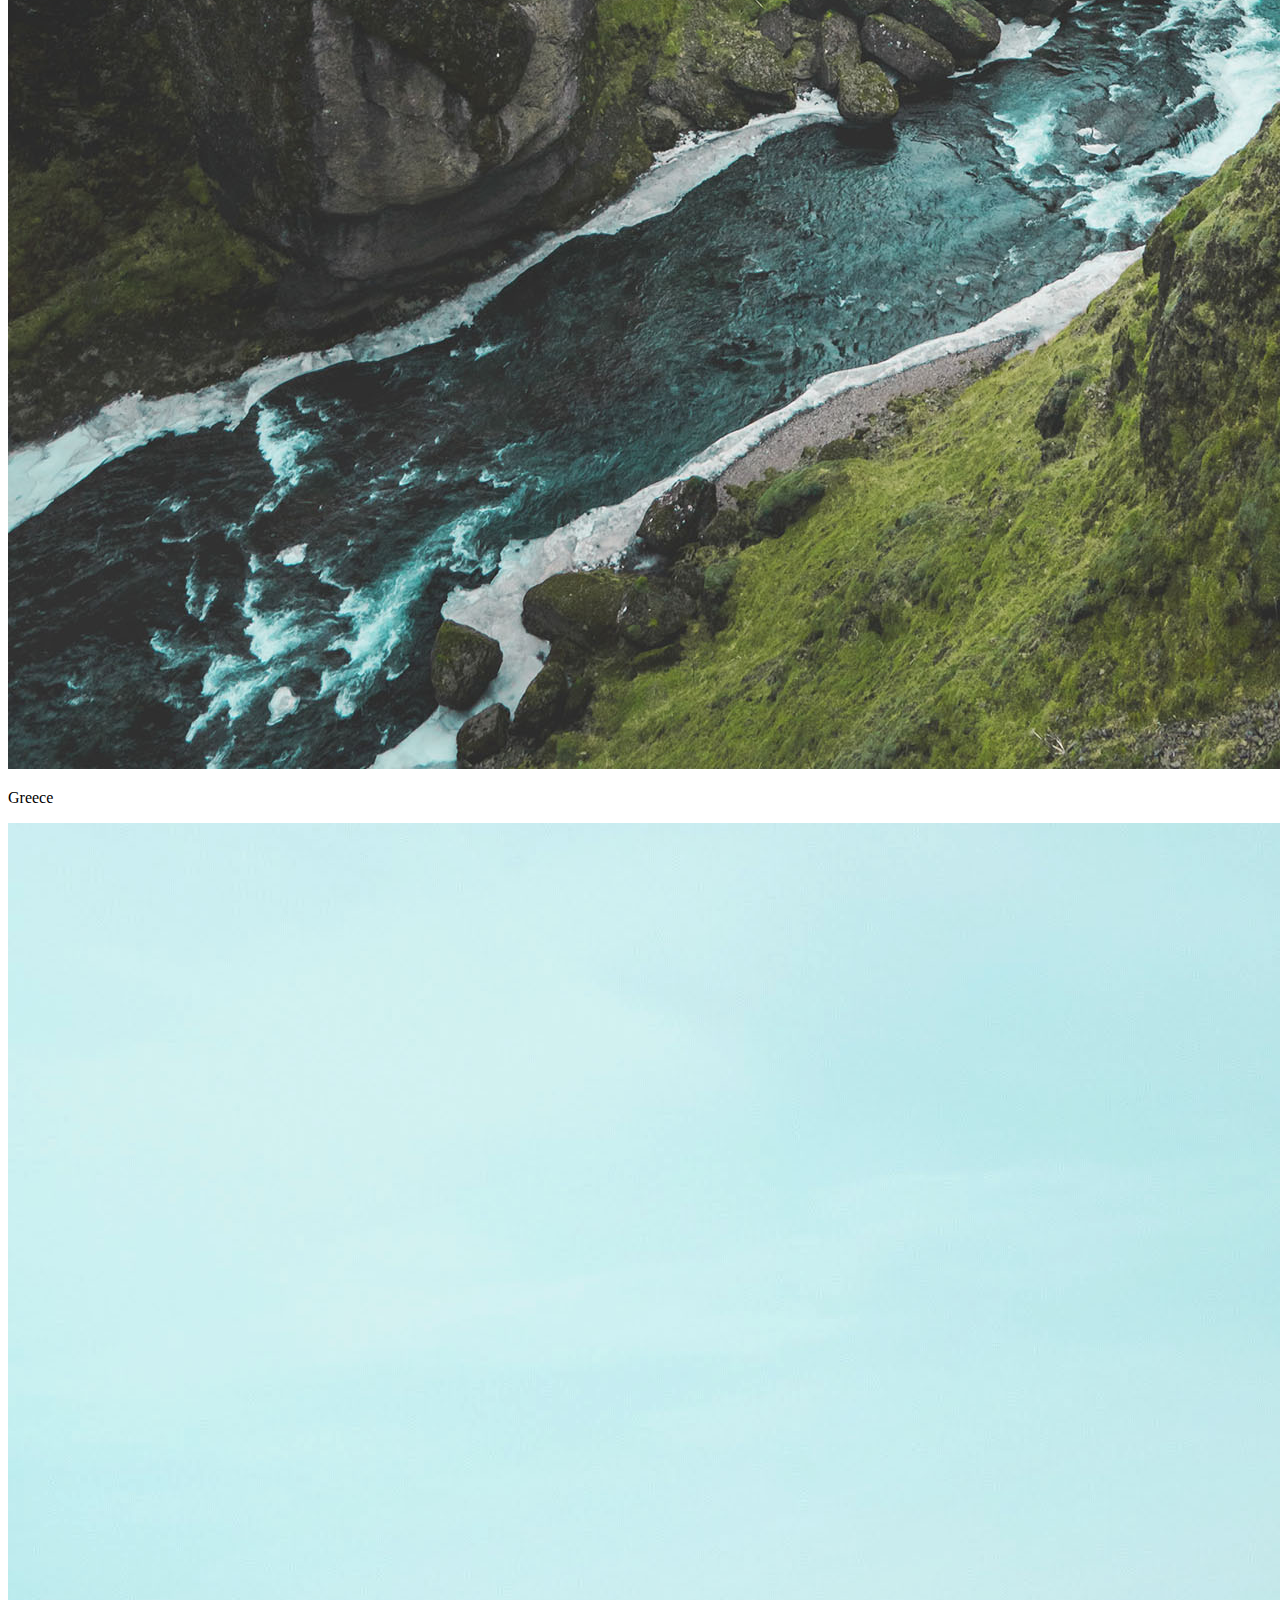
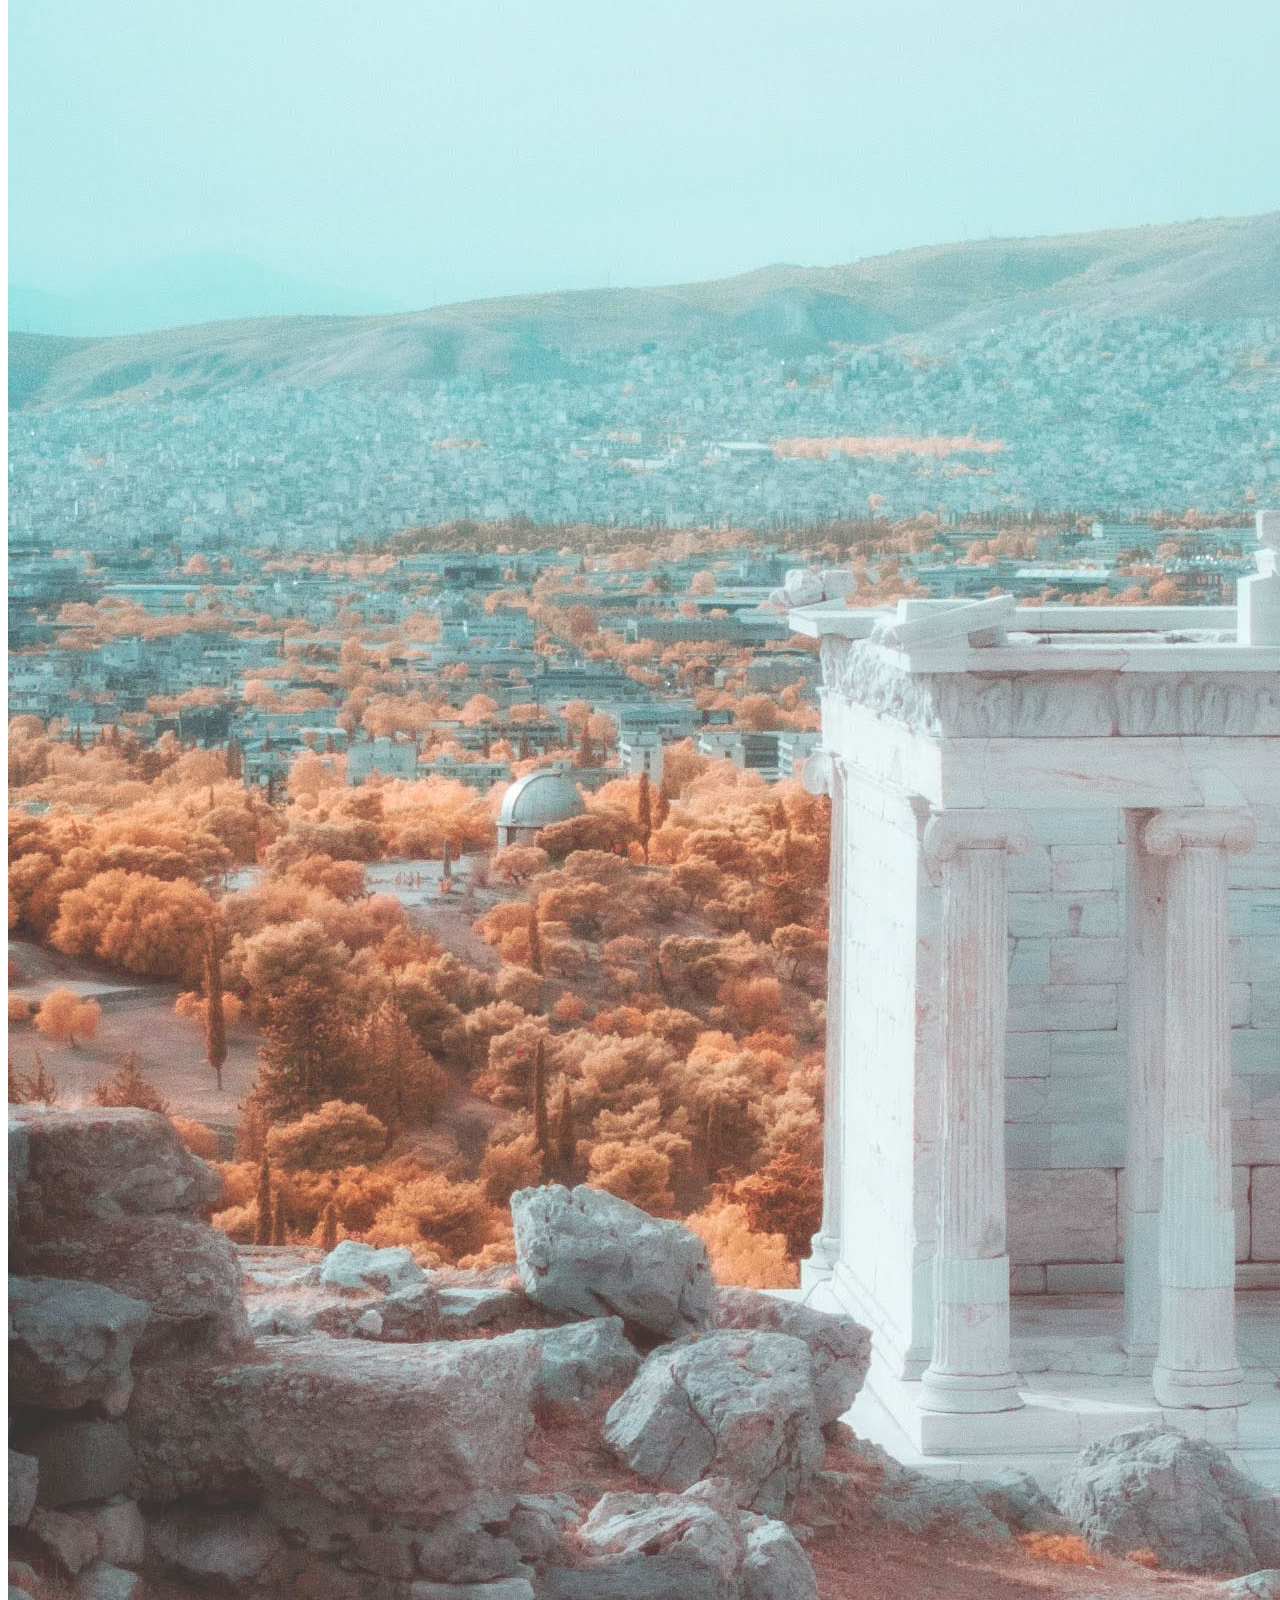
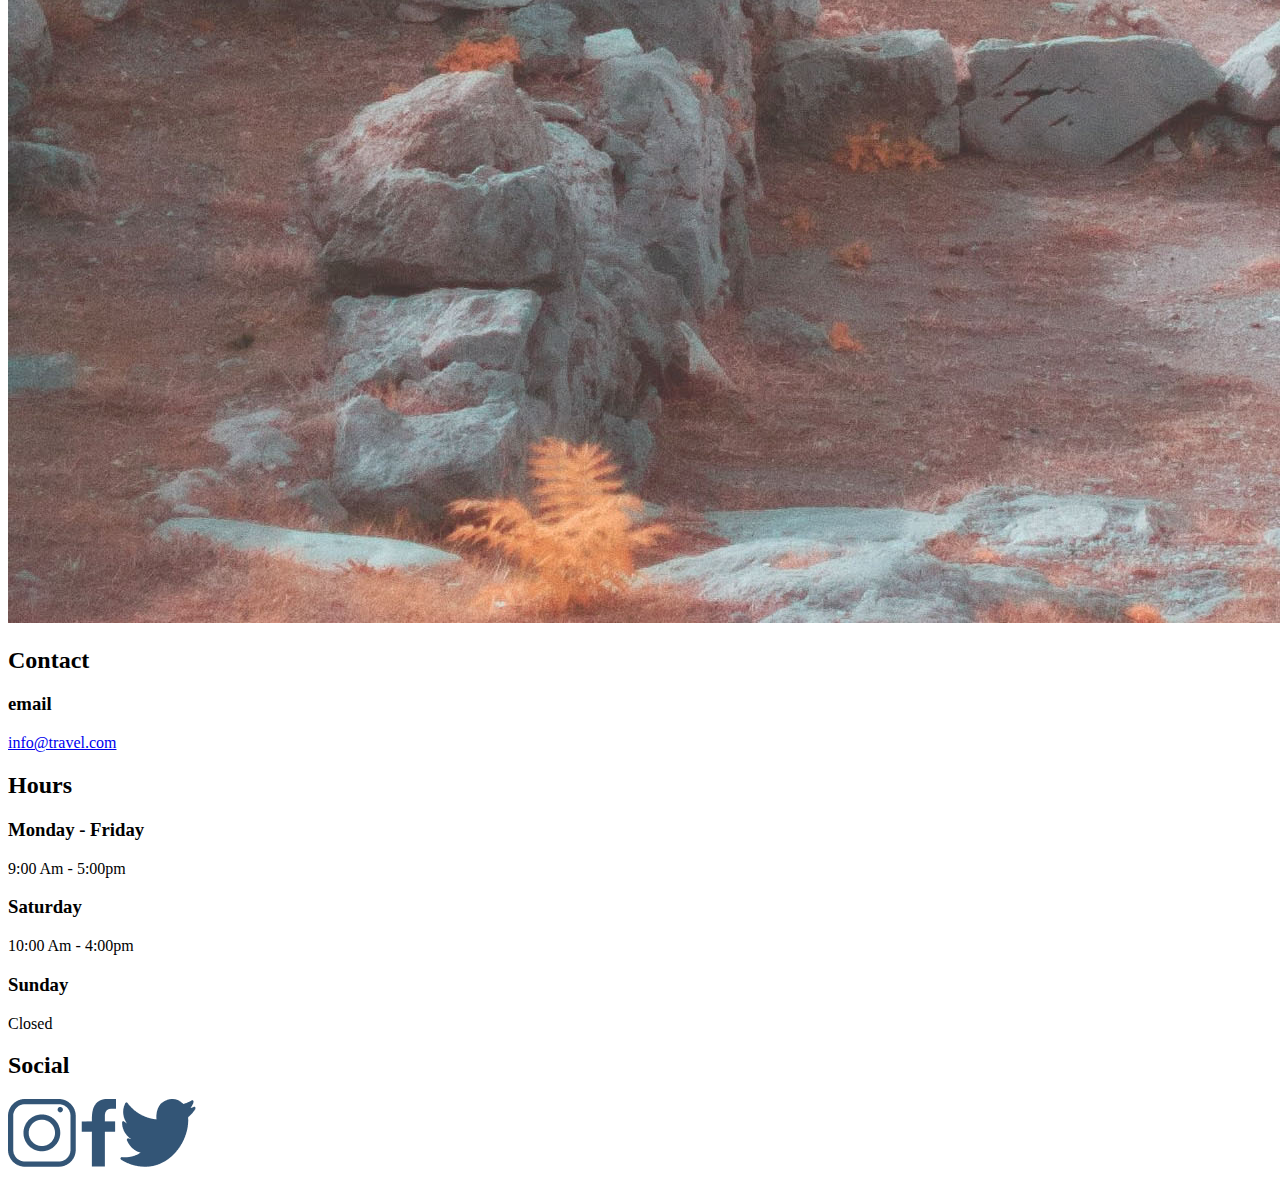
==== commit 5e8c7ae6: "convert nav-bar from div to ul, v1.0.2" ====
--- a/index.html
+++ b/index.html
@@ -7,36 +7,50 @@
     <link rel="stylesheet" type="text/css" href="./styles/styles.css" />
   </head>
   <body>
-    <header class="nav-bar">
-      <h1 class="nav-bar__heading"><a href="index.html">Travel Site</a></h1>
-      <div class="nav-bar__nav-elements">
-        <nav>
-          <a
-            class="nav-bar__nav-elements--item--active"
-            href="./index.html"
-            alt="home page"
-            >Home</a
-          >
-          <a
-            class="nav-bar__nav-elements--item"
-            href="./pages/hawaii.html"
-            alt="hawaii"
-            >Hawaii</a
-          >
-          <a
-            class="nav-bar__nav-elements--item"
-            href="./pages/iceland.html"
-            alt="iceland"
-            >Iceland</a
-          >
-          <a
-            class="nav-bar__nav-elements--item"
-            href="./pages/greece.html"
-            alt="greece"
-            >Greece</a
-          >
-        </nav>
-      </div>
+    <header class="body-header">
+      <nav class="nav-bar">
+        <h1 class="nav-bar__heading">
+          <a href="../index.html">Travel Site</a>
+        </h1>
+
+        <ul class="nav-bar__nav-elements">
+          <li>
+            <a
+              class="nav-bar__nav-elements--item"
+              href="../index.html"
+              alt="home page"
+              >Home</a
+            >
+          </li>
+
+          <li>
+            <a
+              class="nav-bar__nav-elements--item"
+              href="../pages/hawaii.html"
+              alt="hawaii"
+              >Hawaii</a
+            >
+          </li>
+
+          <li>
+            <a
+              class="nav-bar__nav-elements--item--active"
+              href="../pages/iceland.html"
+              alt="iceland"
+              >Iceland</a
+            >
+          </li>
+
+          <li>
+            <a
+              class="nav-bar__nav-elements--item"
+              href="../pages/greece.html"
+              alt="greece"
+              >Greece</a
+            >
+          </li>
+        </ul>
+      </nav>
     </header>
     <body>
       <section class="hero">
